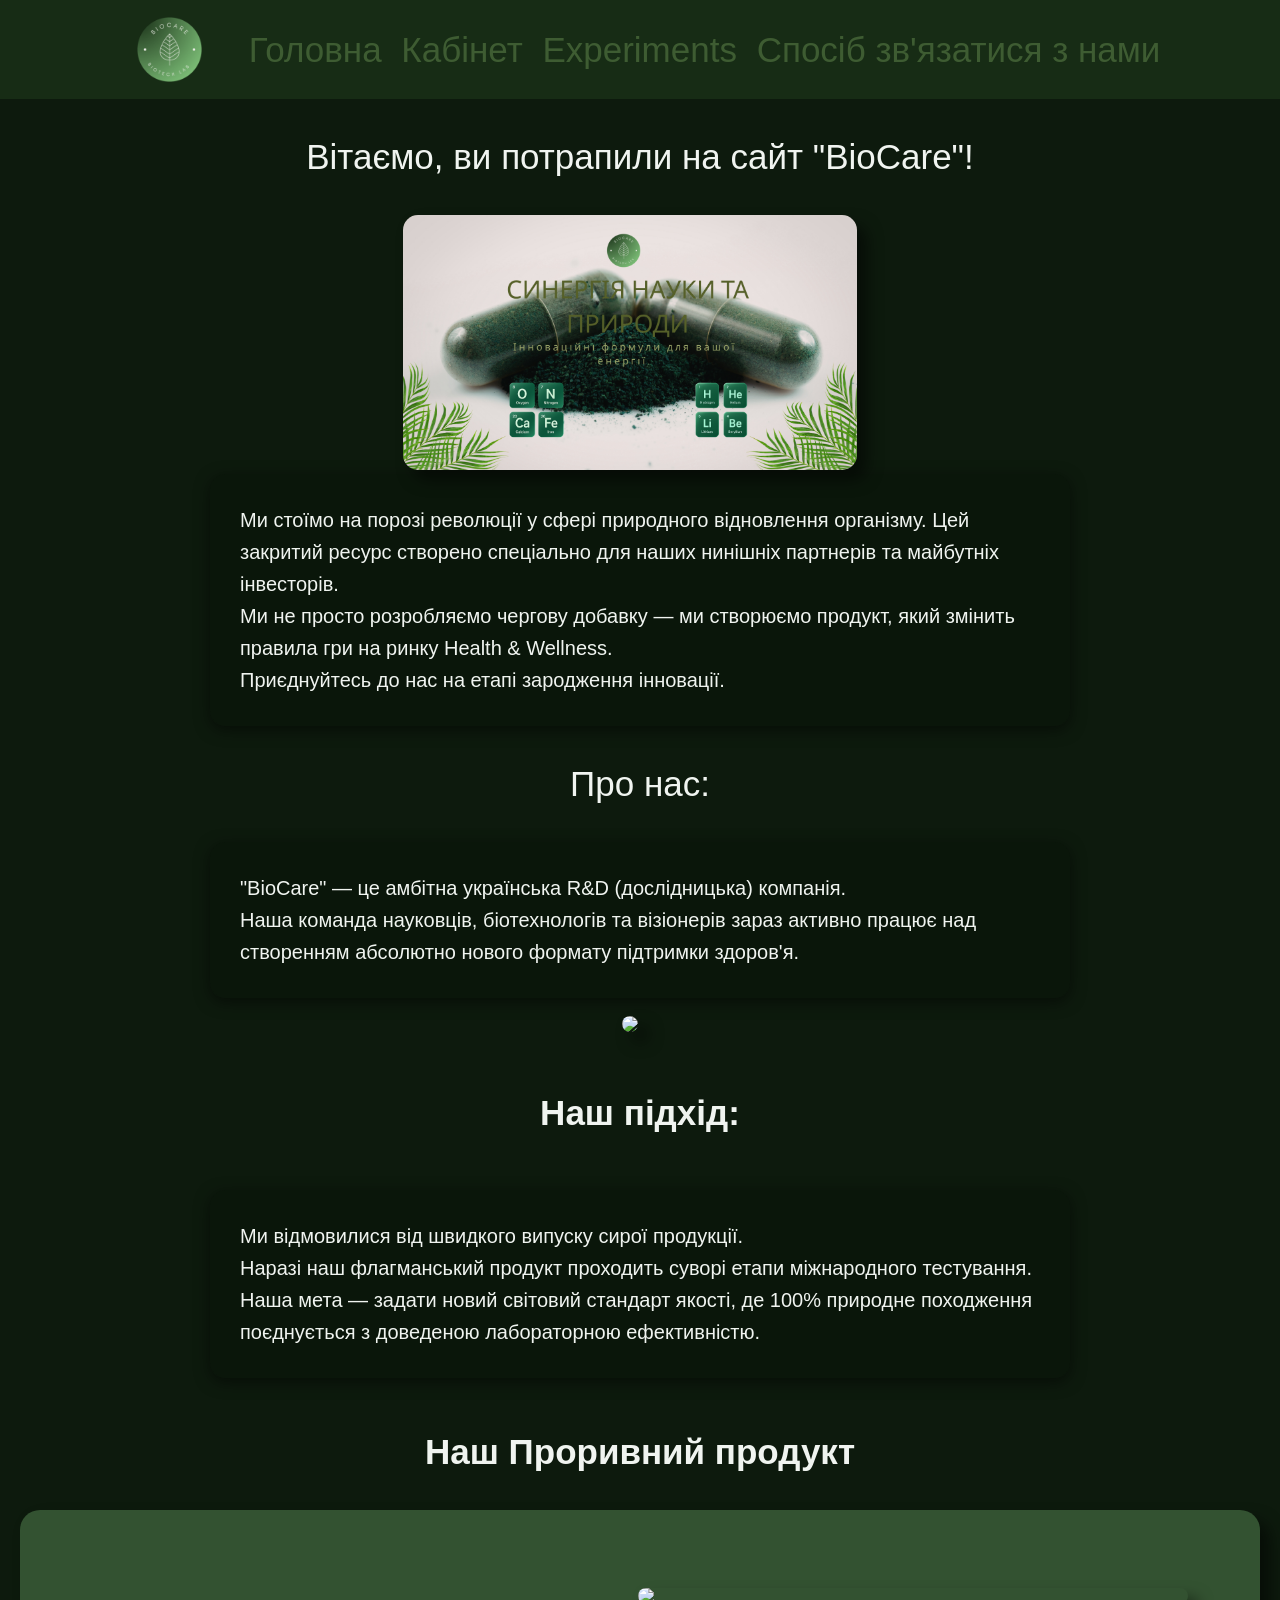
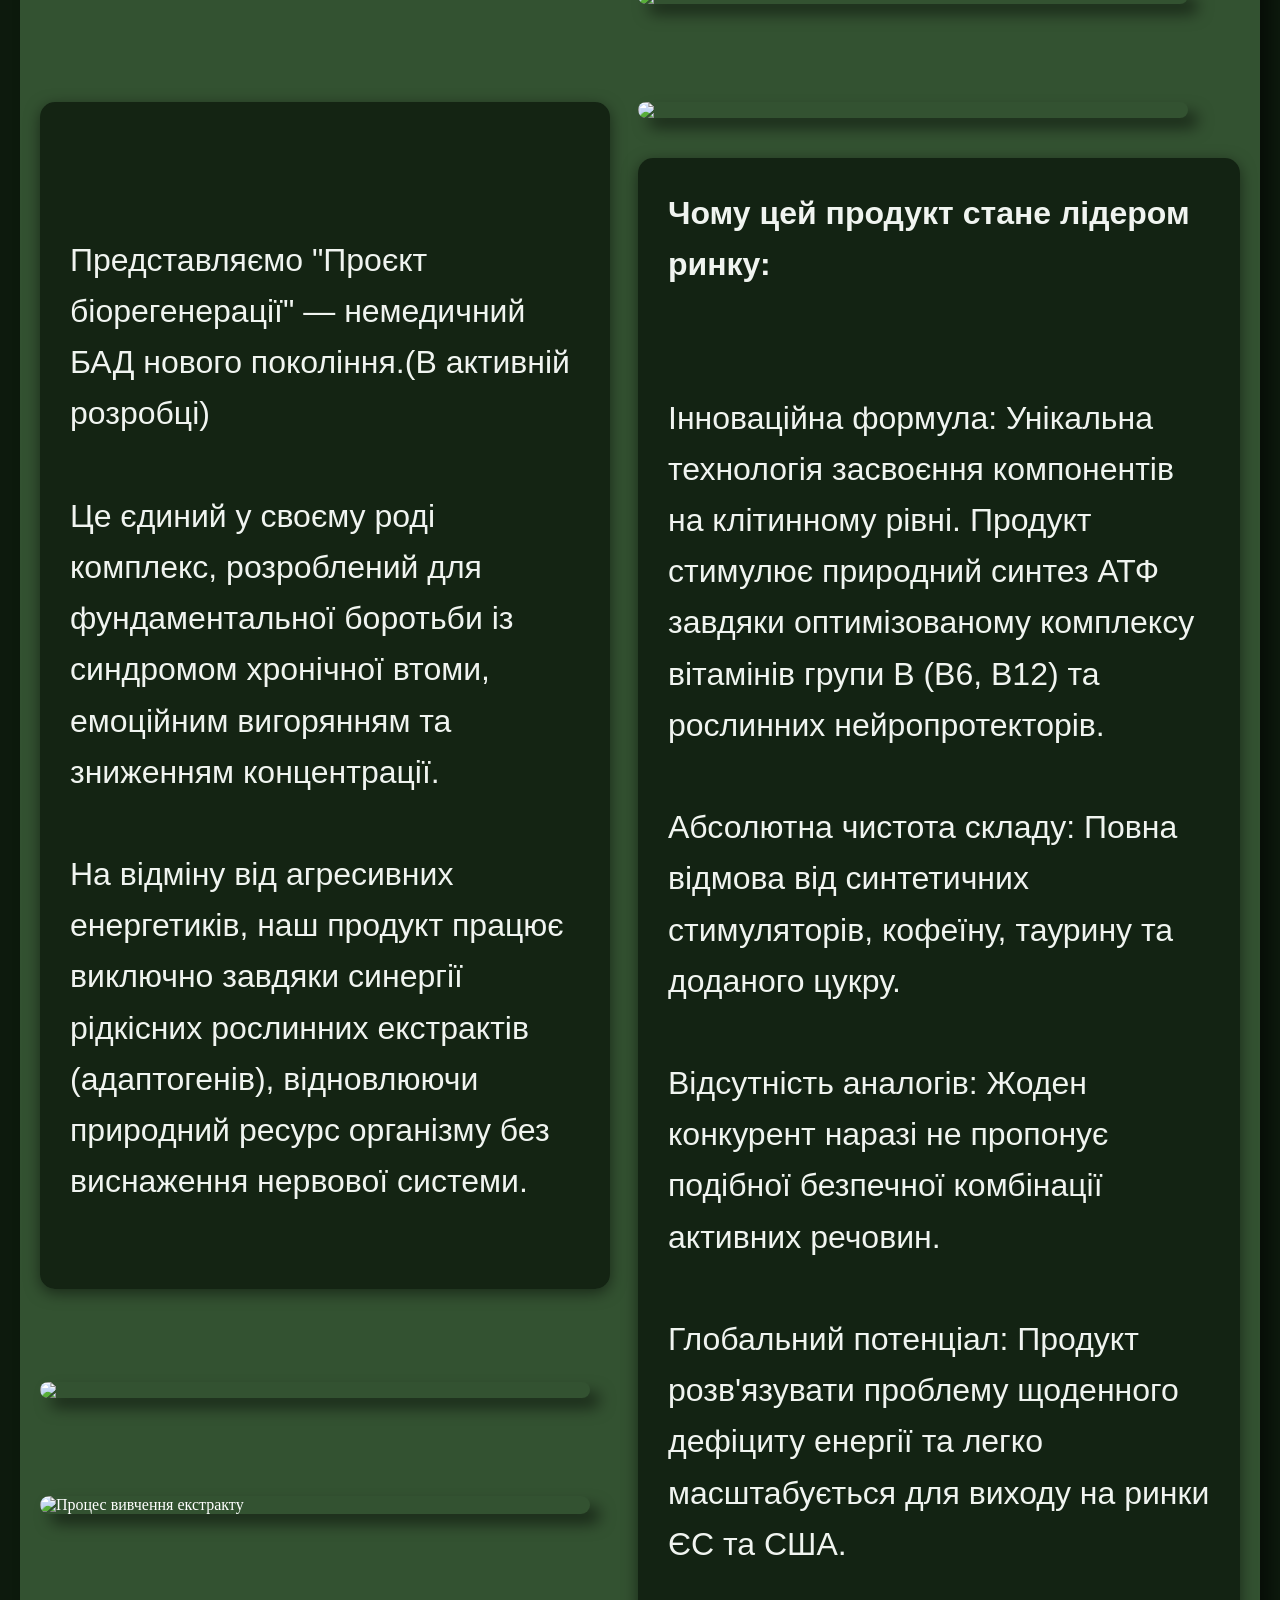
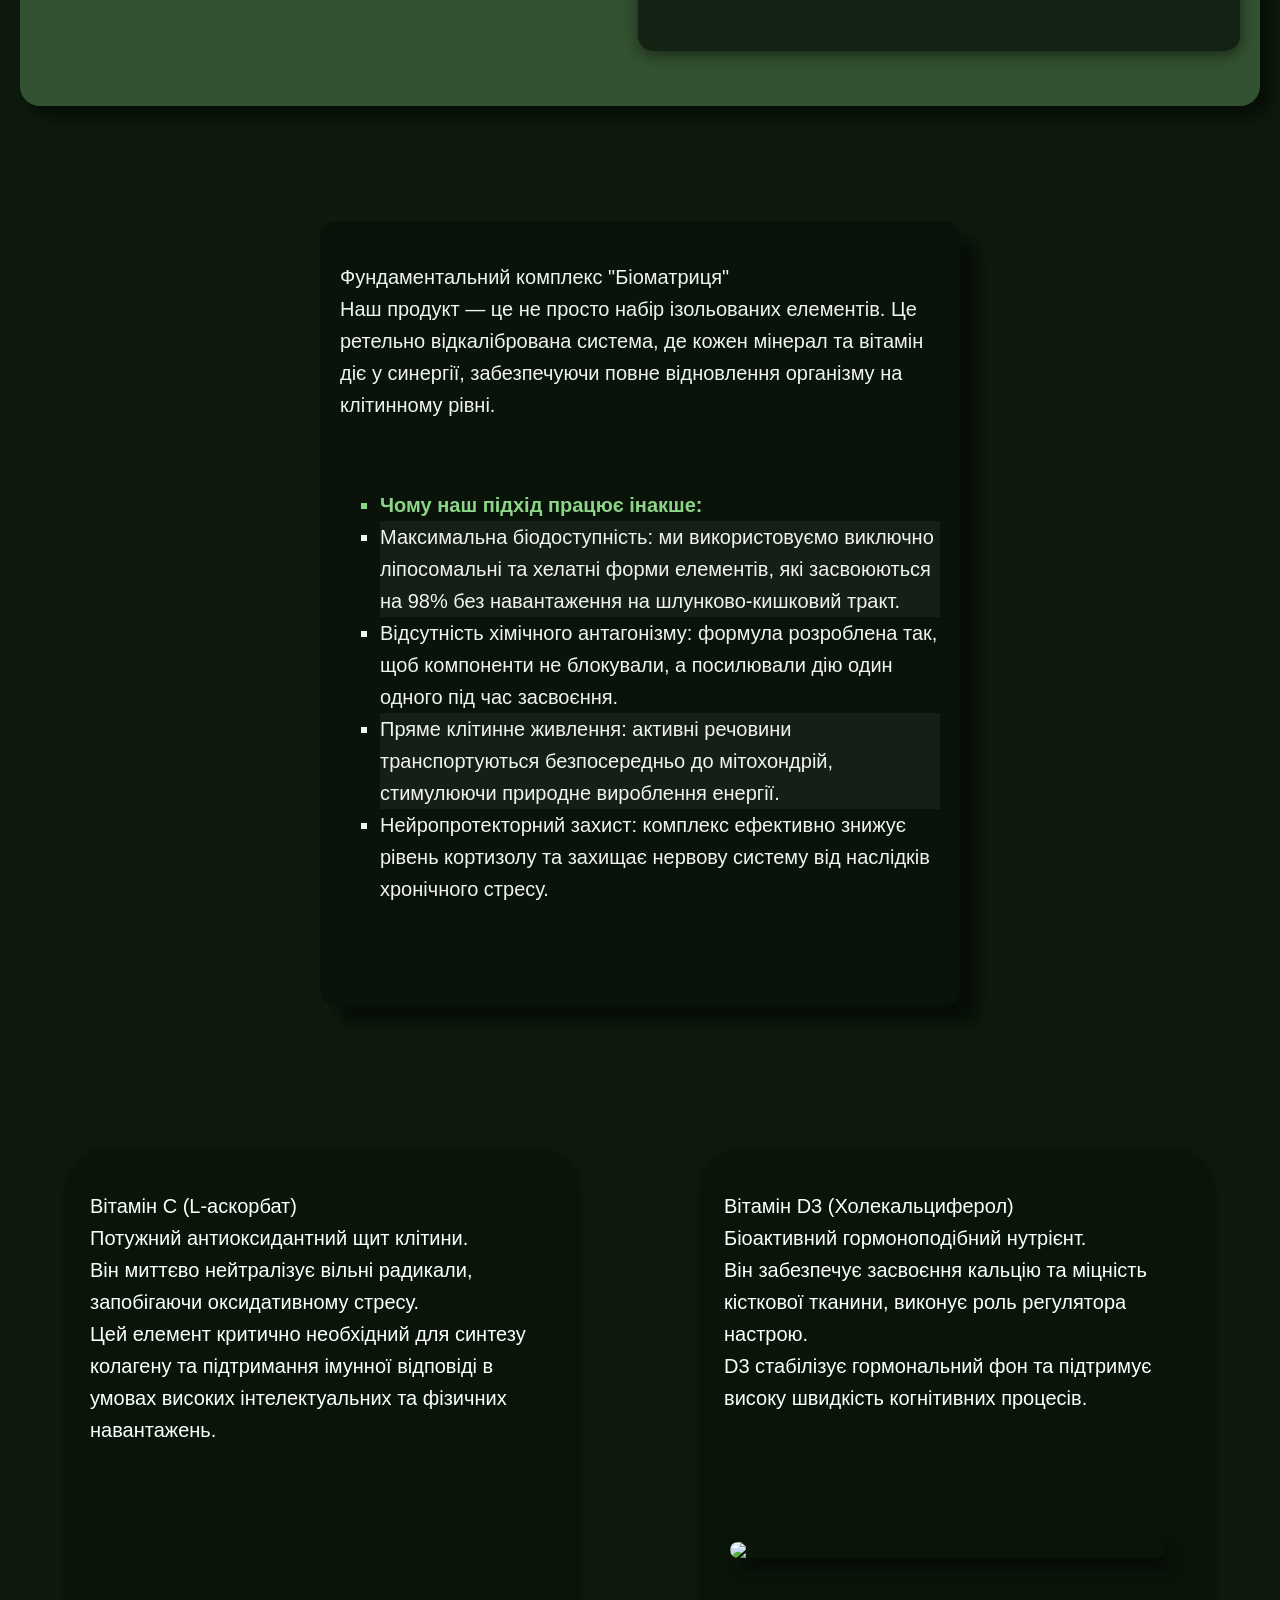
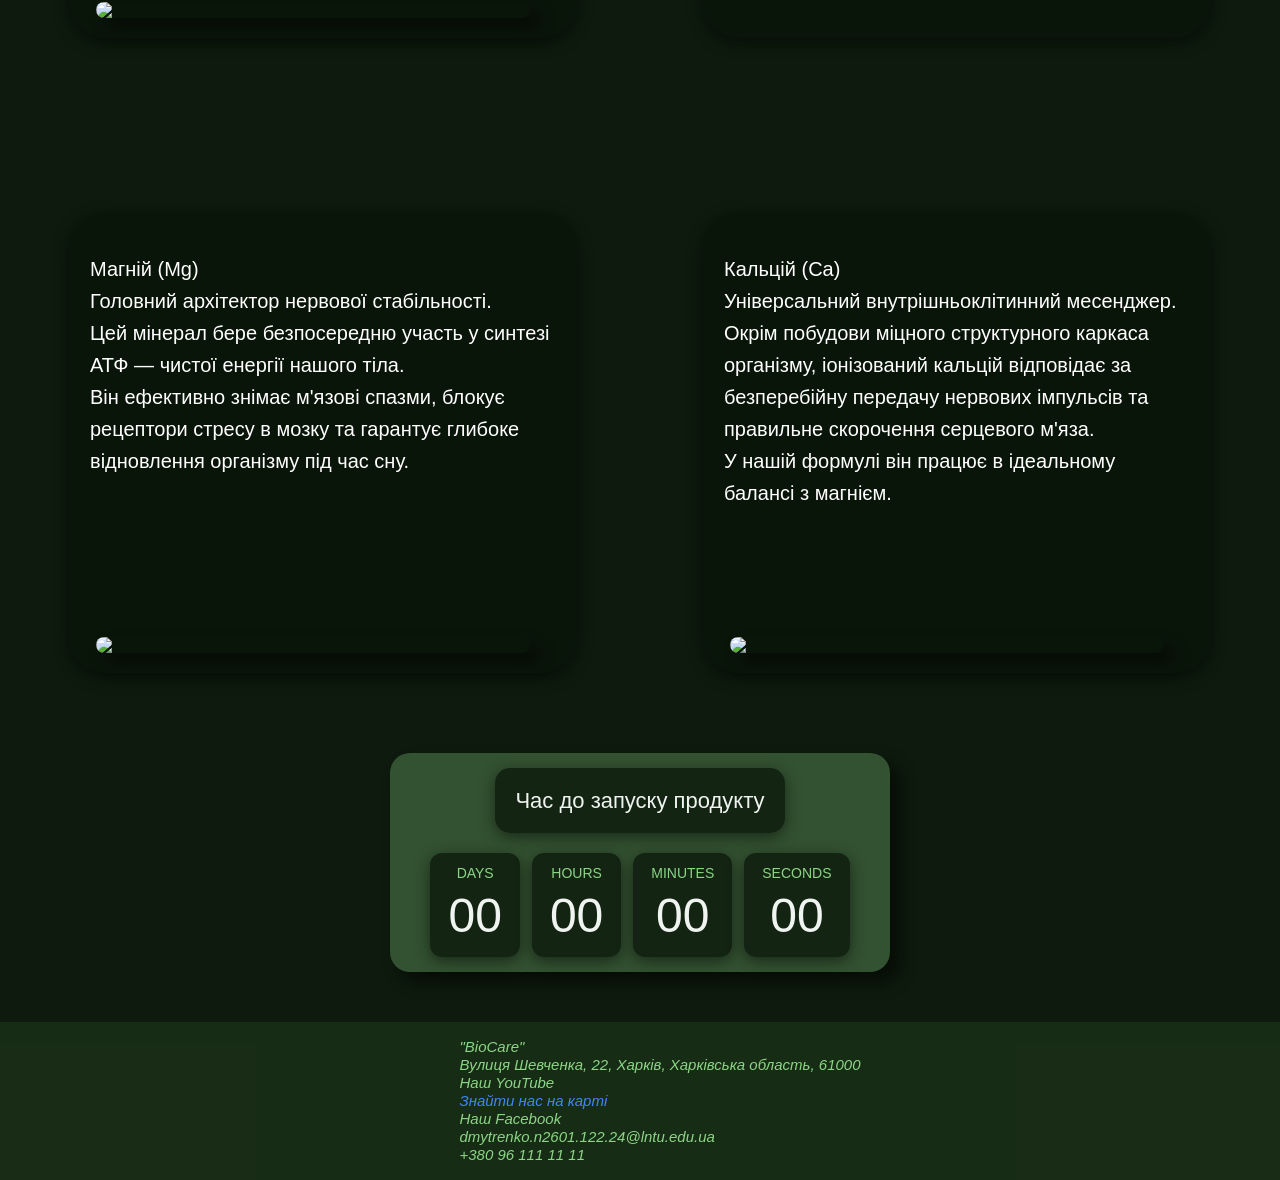
==== index.html @ 897dc359 "67" ====
﻿<!DOCType html>
<html lang="uk">

<head>
    <meta charset="UTF-8"/>
    <meta name="viewport" content="width=device-width, initial-scale=1.0">
    <title>Сайт візитка</title>
    <link href="Style.css" rel="stylesheet" type="text/css"/>
    <link rel="icon" href="/preview.ico" type="image/x-icon">


</head>

<body>

<div class="logotip">
    <img src="preview.ico" width="99px" alt="Лого">
    <nav>
        <a class="Top" href="MainPage.html"> Головна </a>
        <a class="Top" href="Cabinet.html"> Кабінет </a>
        <a class="Top" href="Map.html"> Experiments </a>
        <a class="Top" href="Contacts.html"> Спосіб зв'язатися з нами </a>
    </nav>
</div>



<p class="Zagolovok-text">Вітаємо, ви потрапили на сайт "BioCare"!</p>
    <!-- заголовок -->
<!-- <div class="Product-Image"> -->
<center>
    <img src="Без%20назви%20(Вебсайт).png" style="width: 35.5%; border-radius: 15px;">
</center>

    <p class="Zvitchayniy-text">Ми стоїмо на порозі революції у сфері природного відновлення організму.
        <!-- заголовок -->
        Цей закритий ресурс створено спеціально для наших нинішніх партнерів та
        майбутніх інвесторів.<br>
        Ми не просто розробляємо чергову добавку — ми створюємо продукт, який змінить правила гри на ринку Health &
        Wellness.<br>
        Приєднуйтесь до нас на етапі зародження інновації.
</p>


<p class="Zagolovok-text" href="#">Про нас: </p>     <!-- заголовок -->
    <p class="Zvitchayniy-text" href="#"> "BioCare" — це амбітна українська R&D (дослідницька) компанія.<br>
        Наша команда науковців, біотехнологів та візіонерів зараз активно працює над створенням абсолютно нового формату
        підтримки здоров'я.</p><br>
    <center><img src="Gemini_Generated_Image_yogsjyogsjyogsjy.png" width="450"></center>

    <h3><p class="Zagolovok-text"> Наш підхід:<br></p></h3>
    <p class="Zvitchayniy-text">Ми відмовилися від швидкого випуску сирої продукції.<br>
        Наразі наш флагманський продукт проходить суворі етапи міжнародного тестування.<br>
        Наша мета — задати новий світовий стандарт якості, де 100% природне походження поєднується з доведеною
        лабораторною ефективністю.<br>
</p>
</p>

<h3 class="Zagolovok-text">Наш Проривний продукт</h3>
<div class="Product-Container">
    <div class="Product-Text">

        <p class="Opisoviy-text">
            <br><br>
            Представляємо "Проєкт біорегенерації" — немедичний БАД нового покоління.(В активній розробці)<br><br>
            Це єдиний у своєму роді комплекс, розроблений для фундаментальної боротьби із синдромом хронічної втоми,
            емоційним вигорянням та зниженням концентрації.<br><br>
            На відміну від агресивних енергетиків, наш продукт працює виключно завдяки синергії рідкісних рослинних
            екстрактів (адаптогенів), відновлюючи природний ресурс організму без виснаження нервової системи.<br><br>
        </p>
        <div class="Product-Image">
            <br><img src="Gemini_priroda.png" width="550">
            <br><img src="Gemini_процес%20вивчення%20екстракту.png" width="550" alt="Процес вивчення екстракту">
        </div>
    </div>

    <div class="Product-Image">
        <br><img src="Zavod.png" width="550">
        <br><img src="Gemini_pigulka.png" width="550">
        <p class="Opisoviy-text">
            <b>Чому цей продукт стане лідером ринку:</b><br><br><br>
            Інноваційна формула: Унікальна технологія засвоєння компонентів на клітинному рівні. Продукт стимулює
            природний синтез АТФ завдяки оптимізованому комплексу вітамінів групи B (B6, B12) та рослинних
            нейропротекторів.<br><br>
            Абсолютна чистота складу: Повна відмова від синтетичних стимуляторів, кофеїну, таурину та доданого
            цукру.<br><br>
            Відсутність аналогів: Жоден конкурент наразі не пропонує подібної безпечної комбінації активних речовин.<br><br>
            Глобальний потенціал: Продукт розв'язувати проблему щоденного дефіциту енергії та легко масштабується для виходу
            на ринки ЄС та США.<br><br>
        </p>
    </div>
</div>


<div class="border0">
    <p>
        Фундаментальний комплекс "Біоматриця"<br>
        Наш продукт — це не просто набір ізольованих елементів. Це ретельно відкалібрована система, де кожен мінерал та вітамін діє у синергії, забезпечуючи повне відновлення організму на клітинному рівні.<br></p>
    <ul type="square">
        <li>Чому наш підхід працює інакше:<br></li>

        <li> Максимальна біодоступність: ми використовуємо виключно ліпосомальні та хелатні форми елементів, які засвоюються на 98% без навантаження на шлунково-кишковий тракт.<br></li>

        <li>Відсутність хімічного антагонізму: формула розроблена так, щоб компоненти не блокували, а посилювали дію один одного під час засвоєння.<br></li>

        <li>Пряме клітинне живлення: активні речовини транспортуються безпосередньо до мітохондрій, стимулюючи природне вироблення енергії.<br></li>

        <li> Нейропротекторний захист: комплекс ефективно знижує рівень кортизолу та захищає нервову систему від наслідків хронічного стресу.</li>
    </ul> <br></div>

<div class="border-Container">
    <div class="border">

        <p>
            Вітамін C (L-аскорбат)<br>
            Потужний антиоксидантний щит клітини.<br>
            Він миттєво нейтралізує вільні радикали, запобігаючи оксидативному стресу.<br>
            Цей елемент критично необхідний для синтезу колагену та підтримання імунної відповіді в умовах високих інтелектуальних та фізичних навантажень.</p><br>

        <img src="C.png">
    </div>

    <div class="border">
        <p>

            Вітамін D3 (Холекальциферол)<br>
            Біоактивний гормоноподібний нутрієнт.<br>
            Він забезпечує засвоєння кальцію та міцність кісткової тканини, виконує роль регулятора настрою.<br>
            D3 стабілізує гормональний фон та підтримує високу швидкість когнітивних процесів.<br></p>

        <br><img src="D.png" >
        <br>
    </div>

</div>

<div class="border-Container">
    <div class="border">
        <p>

            Магній (Mg)<br>
            Головний архітектор нервової стабільності.<br>
            Цей мінерал бере безпосередню участь у синтезі АТФ — чистої енергії нашого тіла.<br>
            Він ефективно знімає м'язові спазми, блокує рецептори стресу в мозку та гарантує глибоке відновлення організму під час сну.<br></p>

        <br><img src="Mg.png">
    </div>
    <div class="border">
        <p>

            Кальцій (Ca)<br>
            Універсальний внутрішньоклітинний месенджер.<br>
            Окрім побудови міцного структурного каркаса організму, іонізований кальцій відповідає за безперебійну передачу нервових імпульсів та правильне скорочення серцевого м'яза.<br>
            У нашій формулі він працює в ідеальному балансі з магнієм.      <br></p>

                <br><img src="Ca.png">

    </div>
</div>


<div class="Product-Container" id="timer">
    <p class="Opisoviy-text">Час до запуску продукту</p>
    <div class="time">
        <div class="Zvitchayniy-text">
            <h2 id="days">00</h2> <p>Days</p>
        </div>

        <div class="Zvitchayniy-text">
            <h2 id="hours">00</h2> <p>Hours</p>
        </div>

        <div class="Zvitchayniy-text">
            <h2 id="minutes">00</h2> <p>Minutes</p>
        </div>

        <div class="Zvitchayniy-text">
            <h2 id="seconds">00</h2> <p>Seconds</p>
        </div>
    </div>
</div>



<div class="logotip">
    <footer>
            <address>
                <ul>
                    <a href="#"> "BioCare" </a><br>
                    <a href="https://zt.com.ua/"
                       target="blank"
                       rel="nofollow">
                        Вулиця Шевченка, 22, Харків, Харківська область, 61000</a><br>
                    <a class="btn btn-youtube" href="https://youtube.com">
                        <i class="icon-youtube"></i> Наш YouTube
                    </a><br>
                    <a href="https://google.com/maps">Знайти нас на карті</a><br>
                    <a class="btn btn-facebook" href="https://facebook.com">
                        <i class="icon-facebook"></i> Наш Facebook
                    </a><br>
                    <a href="mailto:dmytrenko.n2601.122.24@lntu.edu.ua">dmytrenko.n2601.122.24@lntu.edu.ua </a><br>
                    <a href="tel:+380961111111">+380 96 111 11 11 </a><br>
                </ul>
            </address>
    </footer>
</div>
<script src="jquery-4.0.0.js"></script>
<script type="text/javascript" src="JavaScript.js"></script>

</body>
</html>
---- Style.css ----
:root  {
    --font: Roboto, sans-serif;
    --color: #f0f4f0;
    --box-shadow: 10px 10px 15px rgba(0, 0, 0, 0.5);
    --card-bg: rgba(10, 20, 10, 0.99); /* Темний фон карток */

}
html {
    /* Це база для скріншотів та довгих сторінок */
    background-color: #0d1a0d;
    background-image: url("Hvoya.jpg");

    /* МАГІЯ: дозволяємо фону повторюватися вниз, якщо сторінка дуже довга */
    background-repeat: repeat-y;
    background-position: center top;

    /* Налаштовуємо ширину на 100%, а висоту — авто, щоб хвоя не розтягувалася як гума */
    background-size: 100% auto;
}

body {
    margin: 0;
    color: white;
    min-height: 100vh;
    background-color: transparent; /* body прозорий, щоб бачити фон html */

    /* А тут магія для реального користувача */
    background-image: url("Hvoya.jpg");
    background-attachment: fixed;
    background-size: cover;
    background-position: center;
}
/*@media (prefers-color-scheme: light) {
    :root {
        --font: "Georgia", sans-serif;
        --color: #0d1a0d;
        --card-bg: rgba(245, 255, 245, 0.85);
        --shadow-color: rgba(0, 0, 0, 0.15);
    }
} */

a {/* для нижньго посилання*/
    color: #6b784d;
    font-size: 15px;
    text-decoration: underline;
}

img{
    user-select: none;
}

table {
    border-collapse: collapse;
    font-size: x-large;
}

/* початок форматувань текстів */

.logotip {
    display: flex;         /* Вмикаємо режим гнучких блоків */
    align-items: center;   /* Вирівнюємо лого і текст по одній горизонтальній лінії */
    justify-content: center; /* Притискаємо все до лівого краю (або center для центрування всього блоку) */
    background-color: rgba(25,46,23, 0.9);
    font-family: var(--font);
    font-size: medium;
    gap: 20px;
}
.logotip img{
    box-shadow: none;        /* Вбиваємо глобальну тінь, яка малює брудний квадрат навколо PNG */
    border-radius: 0;        /* Скидаємо глобальне заокруглення кутів */
    border: none;            /* Про всяк випадок, якщо десь вилізе стандартна рамка */
    margin-right: 0;         /* Скидаємо глобальний відступ (margin), оскільки в .logotip у тебе вже чудово працює gap: 20px для відступу до меню */
}
.logotip h2 {
    margin: 0; /* Прибираємо зайве повітря, щоб вирівнювання було ідеальним */
}
/* тут ми працюємо з верхньою сторінкою, тобто з логотипом та як виглядає верхня межа. Тут ми НЕ працюємо з текстом */
.Top{
    color: #3e5c32;  /*це робота з кольором тексту на верхній сторінці*/
    align-items: center;                                                                               /* Вирівнюємо лого і текст по одній горизонтальній лінії */
    font-size: 35px;
    text-decoration: none;
    padding-left: 10px;                                                                                /* Додасть трохи місця між пунктами меню, щоб вони не злипалися */
}
.Top:hover{
    color: whitesmoke;
}
/* тут даємо шаблони для текстів */
.Zvitchayniy-text{ /* це для будь якого не особливого сайту */
    font-family: var(--font);
    color: #f0f4f0;
    text-align: left;
    max-width: 800px;
    line-height: 1.6;
    margin: 0 auto;
    font-size: 20px;
    padding: 30px;
    background-color: rgba(10, 20, 10, 0.75); /* Темна напівпрозора підложка під текст */
    border-radius: 15px; /* Заокруглені кути для сучасності */
    box-shadow: 0 4px 15px rgba(0, 0, 0, 0.5);
    /*border: 5px solid darkgreen;*/

}


.Zagolovok-text{ /* це для всіх заголовків в тексті. Не працює поза текстом*/
    font-family: "JetBrains Mono", sans-serif;
    color: #f0f4f0;
    text-align: center;
    flex-direction: column;
    display: flex;
    justify-content: center;

    align-items: center;
    line-height: 1.6;
    margin: 0 auto;
    padding: 30px;
    border-radius: 15px; /* Заокруглені кути для сучасності */
    font-size: 35px;
}
.Opisoviy-text{
    font-family: var(--font);
    color: #f0f4f0;
    text-align: left;
    font-size: 32px;
    max-width: 800px;
    line-height: 1.6;
    margin: 0 auto;
    padding: 30px;
    background-color: rgba(10, 20, 10, 0.75); /* Темна напівпрозора підложка під текст */
    border-radius: 15px; /* Заокруглені кути для сучасності */
    box-shadow: 0 4px 15px rgba(0, 0, 0, 0.5);
    margin-bottom: 35px;
}
.Product-Container {        /* наш внутрішній блок з фактами. Тобто та зигзаг табличка відноситься сюди*/
    display: flex;                                                                   /* Вмикаємо режим гнучких блоків */
    align-items: center;                                                                      /* Центруємо фото і текст по вертикалі */
    justify-content: center;                                                                    /* Розміщуємо весь блок по центру екрана */
    gap: 28px;                                                                                                          /* Відстань між текстом і фотографією */
    max-width: 1200px;                                                                                       /* Обмежуємо ширину, щоб текст не розтягувався на весь екран */
    margin: 0 auto;                                                                         /* Автоматичні відступи по боках для центрування всієї коробки */
    padding: 20px;
    background-color: rgba(140,213,134, 0.3) ;
    margin-bottom: 50px;
    box-shadow: 10px 10px 15px rgba(0, 0, 0, 0.5);
    border-radius: 20px; /* Заокруглені кути для сучасності */
}
#timer {
    max-width: 450px; /* Зменшуємо загальну ширину (було 1200px) */
    padding: 15px 25px;
    gap: 20px; /* Зменшуємо відстань між лівим написом та картками */
    flex-direction: column;
    align-items: center;
}

/* 2. Зменшуємо лівий блок "New Month Count" */
#timer .Opisoviy-text {
    font-size: 22px; /* Було 32px */
    padding: 15px 20px;
    margin-bottom: 0; /* Прибираємо зайвий відступ вниз */
}

/* 3. Зменшуємо контейнер з самими картками часу */
#timer .time {
    gap: 12px; /* Зменшуємо відстань між картками (було 20px) */
    padding: 0;
}

/* 4. МАГІЯ: Налаштовуємо темні картки (перевертаємо вміст та зменшуємо відступи) */
#timer .Zvitchayniy-text {
    display: flex;
    flex-direction: column-reverse; /* Ставить підпис <p> над цифрами <h2> */
    align-items: center;
    justify-content: center;
    padding: 12px 18px; /* Зменшуємо масивні відступи (було 30px) */
    min-height: auto; /* Скидаємо мінімальну висоту */
    line-height: 1.2;
    border-radius: 12px;
}

/* 5. Зменшуємо розмір самих цифр */
#timer .time h2 {
    font-size: 3rem; /* Зменшуємо гігантський шрифт (було 5rem) */
    margin: 5px 0 0 0; /* Додаємо акуратний відступ зверху від підпису до цифр */
}

/* 6. Стилізуємо підписи (Days, Hours...) */
#timer .Zvitchayniy-text p {
    font-size: 14px; /* Робимо підпис акуратнішим */
    margin: 0;
    color: #8cd586; /* Додаємо фірмовий зелений акцент (за бажанням можна змінити на #fff) */
    text-transform: uppercase; /* Великі літери для кращого стилю */
    font-weight: 500;
}

.Product-Text {
    flex: 1;                                                                                                            /* Текст займає доступну частину простору */
    text-align: left;                                                                                      /* Текст вирівнюється по лівому краю для зручності читання */
}

img {
    border-radius: 15px;       /* Заокруглюємо кути фотографії для сучасного вигляду */
    margin-right: 20px;
    box-shadow: var(--box-shadow);
}

form{
    display: flex;
    flex-direction: column;
    justify-content: center;
    align-items: center;
}

input[type="text"], input[type="tel"], input[type="email"] {
    width: 300px;
    padding: 12px;
    margin-bottom: 15px;
    border-radius: 8px;
    border: 2px solid #6b784d;
    background-color: rgba(255, 255, 255, 0.85);
    font-family: var(--font);
    font-size: 16px;
}
input[name^="user"], input[name$="login"] {
    background-color: #e8f5e9;
}

/* 3. Селектор [disabled] - як просили в лабі, заблоковане поле стає сірим */
input[disabled] {
    background-color: #555555;
    color: #aaaaaa;
    cursor: not-allowed;
    border: 1px solid #333;
}

/* 4. Псевдоклас :focus - коли ти клікаєш у поле мишкою, воно починає світитися зеленим */
input:focus {
    outline: none;
    border: 3px solid #8cd586;
    box-shadow: 0 0 10px #8cd586;
}

/* 5. Псевдокласи :valid та :invalid для поля Email (яке [required]) */
input[type="email"], input[type="tel"]:invalid {
    border: 3px solid red; /* Світиться червоним, поки не введеш символ @ */
}
input[type="email"], input[type="tel"]:valid {
    border: 3px solid #8cd586; /* Стає зеленим, коли email введено правильно */
}


/* 6. Псевдоклас :checked для чекбоксу */
input[type="checkbox"]:checked {
    transform: scale(1.5); /* Галочка збільшується при натисканні */
    margin-right: 10px;
}
a[href^="https"]::after {
    font-size: 12px;
    margin-left: 5px;
}
a[href*="google"] {
    color: #4285F4 !important; /* Фірмовий колір Google, щоб викладачка точно помітила */
}
/* Змінює текст: Будь ласка, ми готові до ваших пропозицій */
footer center address ul { padding: 0; }               /* Descendant */
.Zagolovok-text > h2 { color: #8cd586; }               /* Child */
br + input { margin-top: 5px; }                        /* Adjacent sibling */

h2 ~ form { border: 1px solid rgba(140,213,134, 0.2); padding: 20px; border-radius: 15px;} /* General sibling */
/* ПУНКТ 6: Правило LVHA для посилань у футері */
footer a:link { color: #8cd586; text-decoration: none; }
footer a:visited { color: #5a8a56; }
footer a:hover { color: #ffffff; text-decoration: underline; }
footer a:active { color: #ffeb3b; }
/* ПУНКТ 7: Структурні псевдокласи */
footer ul a:nth-child(even) { opacity: 0.8; }           /* Кожне парне посилання трохи тьмяніше */
/* (.border0) --- */
.border0 ul li:first-child { font-weight: bold; color: #8cd586; }
.border0 ul li:nth-child(even) { background-color: rgba(255,255,255,0.05); }
/* ПУНКТ 8: Складні селектори */
div:not(#logotip) { outline: none; } /* Відсікаємо зайві контури */
.border:is(:hover, :active) { background-color: rgba(20, 40, 20, 0.95); } /* Об'єднання станів */
/* 6. Псевдоклас :checked для чекбоксу */
input[type="checkbox"]:checked {
    transform: scale(1.5); /* Галочка збільшується при натисканні */
    margin-right: 10px;
}

.Product-Container:hover {
    cursor: pointer;
}
.Product-Container:active{
    transform: scale(0.999);
    box-shadow: 2px 2px 5px rgba(0,0,0,0.8);
}

.Product-Image {
    display: flex;
    flex-direction: column;
    justify-content: space-between;
    gap: 40px; /* Відстань між фото */
    position: sticky; top: 20px;
}
.border-Container {        /* наш внутрішній блок з фактами. Тобто та зигзаг табличка відноситься сюди*/
    display: flex;
    justify-content: center;
    gap: 28px;
    margin: 115px auto;
    padding: 20px;
    margin-bottom: 50px;
    border-radius: 20px;
    width: 100% !important;
    box-sizing: border-box;
    align-items: stretch;

}
.border{
    cursor: pointer;
    background-color: rgba(10, 20, 10, 0.85); /* Повернули напівпрозорий фон */
    box-shadow: 0 4px 15px rgba(0, 0, 0, 0.5); /* Повернули тінь для об'єму */
    justify-content: space-between;    /*   flex-wrap: wrap;*/
    height: auto;
    display: flex;
    align-items: center;
    gap: 28px;
    padding: 20px;
    color: white;
    border-radius: 35px;
    font-family: var(--font);
    text-align: left;
    line-height: 1.6;
    font-size: 20px;
    width: 93%;
    flex-direction: column;
    margin: 10px 50px;
}
.border img{
    border-radius: 15px;
    width: 93%;
    border-radius: 15px; /* Заокруглюємо самі картинки */
    margin-top: 20px; /* Відступ від тексту */
}
.border:hover{
    background-color: rgba(10, 20, 10, 0.75);
}
.border:active {
    transform: scale(0.95); /* Картка "втискається" в екран на 5% */
    box-shadow: 2px 2px 5px rgba(0,0,0,0.8); /* Тінь стає меншою, бо об'єкт "ближче" до фону */
}
.border0{
    background-color: rgba(10, 20, 10, 0.95);
    box-shadow: 18px 18px 15px rgba(0, 0, 0, 0.5);
    border-radius: 15px;
    cursor: pointer;
    margin: 115px auto;
    width: 600px;
    height: auto;
    display: flex;                                                              /* Вмикаємо режим гнучких блоків */
    align-items: center;                                                                      /* Центруємо фото і текст по вертикалі */
    justify-content: center;                                                                    /* Розміщуємо весь блок по центру екрана */
    gap: 28px;
    flex-direction: column;
    padding: 20px;
    color: var(--color);

    font-family: var(--font);
    text-align: left;
    line-height: 1.6;
    font-size: 20px;

}

.all-page {
    display: flex;
    align-items: center;
    justify-content: center;
    gap: 28px;
    padding: 20px;
    max-width: 1200px;
    margin: 0 auto;
    background-color: rgba(10, 20, 10, 0.9);
    border-radius: 15px;
}

.sidebar{
    display: flex;
    align-items: flex-start;
    flex-direction: column;
    justify-content: left;
    gap: 28px;
    background-color: rgba(10, 20, 10, 0.9);
    width: 25%;
}
.main-content-account {
    background-color: rgba(10, 20, 10, 0.99);
    width: 100%;               /* Виправляємо старі 75% */
    max-width: 1200px;         /* Обмежуємо ширину, щоб було гарно на ПК */
    margin: 40px auto;         /* Центруємо блок по горизонталі + відступ від хедера */
    padding: 30px;
    border-radius: 15px;
    box-sizing: border-box;
    min-height: calc(100vh - 200px); /* МАГІЯ: Змушує блок займати весь вільний простір по висоті, відштовхуючи футер */
}
/* Це контейнер для сітки */
.investor-grid {
    display: grid;
    gap: 20px;


    grid-template-columns: repeat(auto-fit, minmax(200px, 1fr));
}

.grid-card {
    background-color: rgba(140, 213, 134, 0.1); /* Легкий зелений фон */
    border: 1px solid #000000;
    border-radius: 30px;
    padding: 30px;
    text-align: center;
    transition: transform 0.3s ease; /* Плавність для hover-ефекту */
}

/* Hover-ефект для карток */
.grid-card:hover {
    transform: translateY(-10px); /* Картка "підстрибує" вгору при наведенні */
    background-color: rgba(140, 213, 134, 0.3);
}
.grid-card:active {
    transform: scale(0.95);
    box-shadow: 2px 2px 5px rgba(0,0,0,0.8);

}

.time{
    display: flex;
    align-items: center;
    justify-content: center;
    gap: 20px;
    padding: 20px;
    color: white;
    border-radius: 15px;
    font-family: var(--font);
    text-align: left;
    font-weight: bold;
    box-sizing: border-box;
    background-size: cover;
}
.time h2{
    font-size: 5rem;
    font-weight: 100;
}


/* ПРАВИЛО ДЛЯ МОБІЛЬНИХ планшетів */
@media (max-width: 1200px) {
    .sidebar { width: 30%; }
    .main-content-account { width: 70%; }

    .Product-Container, .border-Container {
        display: flex !important;
        flex-direction: column !important;
        align-items: center !important;
        width: 100% !important;
        box-sizing: border-box;
        padding: 15px;
        margin: 20px auto;
    }

    .border, .border0 {
        display: flex !important;
        flex-direction: column !important;
        width: 95% !important;
        box-sizing: border-box;
        margin: 15px auto;
        padding: 20px;
        text-align: center;
    }

    .Zvitchayniy-text, .Opisoviy-text, .Product-Text {
        width: 100% !important;
        box-sizing: border-box;
        padding: 15px;
    }

    img {
        max-width: 100% !important;
        height: auto;
        display: block;
        margin: 15px auto;
    }

    /* Ставимо стіну з картинок у рівний стовпчик */
    .Product-Image {
        display: flex !important;
        flex-direction: column !important;
        align-items: center !important;
        width: 100% !important;
        position: static !important;
    }
    .Product-Image br {
        display: none !important;
    }
    .Product-Image img {
        width: 80% !important;
        margin: 0 auto;
    }
}
/* ПРАВИЛО ДЛЯ МОБІЛЬНИХ ТЕЛЕФОНІВ (Екрани вужчі за 768px) */
@media (max-width: 768px) {

    #logotip {
        flex-direction: row;         /* Ставимо в один рядок (паралельно) */
        justify-content: flex-start;  /* Притискаємо все до лівого краю */
        align-items: center;          /* Вирівнюємо по вертикалі по центру */
        padding: 10px 15px;
        flex-wrap: nowrap;           /* Не дозволяємо логотипу і меню розриватися */
    }

    #logotip img {
        width: 45px;                 /* Компактний розмір */
        margin: 0;                   /* Прибираємо центрирування, щоб піти вліво */
        flex-shrink: 0;              /* Забороняємо логотипу стискатися, якщо мало місця */
    }

    nav {
        margin-left: 15px;           /* Відступ від лого до першої кнопки */
        display: flex;
        flex-direction: row;         /* Кнопки теж у рядок */
        flex-wrap: wrap;             /* Якщо кнопок забагато — вони перейдуть нижче */
        justify-content: flex-start;
        margin-top: 0;               /* Прибираємо зайвий відступ зверху */
    }

    .Top {
        font-size: 16px;             /* Ще трохи зменшуємо шрифт, щоб усе влізло */
        padding: 5px;
    }
    /* 2. РЯТУЄМО ЛАБУ 7 (Кабінет) */
    .all-page {
        flex-direction: column;
        padding: 10px;
    }
    .sidebar {
        width: 100%;
        margin-bottom: 20px;
    }
    .main-content-account {
        width: 100%;
        padding: 10px;
    }

    /* 3. КОНТЕЙНЕРИ */
    .Product-Container, .border-Container {
        flex-direction: column;
        padding: 10px;
        margin: 20px 10px;
    }

    /* 4. КАРТКИ */
    .border, .border0 {
        width: 100%;
        box-sizing: border-box;
        flex-direction: column;
        margin: 10px 0;
        padding: 20px;
        text-align: center;
    }

    /* 5. ТЕКСТИ */
    .Zvitchayniy-text, .Opisoviy-text {
        width: 100%;
        box-sizing: border-box;
        padding: 15px;
    }
    .Zagolovok-text {
        font-size: 24px;
        padding: 15px;
    }

    /* 6. БАЗОВІ КАРТИНКИ */
    img {
        max-width: 80%;
        height: auto;
        margin: 15px auto;
        display: block;
    }

    /* 7. ЗНИЩУЄМО СТІНУ З ФОТО (Перетворюємо на плитку 2х2) */
    .Product-Image {
        display: flex;
        flex-direction: row;
        flex-wrap: wrap; /* Дозволяємо перенесення, якщо не влазять */
        justify-content: center;
        gap: 10px;
        width: 100%;
    }
    .Product-Image img {
        width: 45%; /* Дві картинки акуратно стануть в один ряд */
        margin: 0;
    }
    .Product-Image br {
        display: none; /* Нейтралізуємо HTML-перенесення рядків */
    }
}

/* Стилізація для фону (оверлея) */
.modal {
    display: flex;
    justify-content: center;
    align-items: center;
    position: fixed;
    top: 0;
    left: 0;
    width: 100%;
    height: 100%;
    background-color: rgba(0, 0, 0, 0.75);
    z-index: 1000;
}

.hidden {
    display: none !important;
}
/* ==========================================================================
   ІНТЕРАКТИВНІ КАРТКИ ІНВЕСТОРА (ЛАБ 15)
   ========================================================================== */

/* Робимо картку гнучкою, щоб кнопка завжди була внизу */
.grid-card.card {
    display: flex;
    flex-direction: column;
    text-align: left; /* Вирівнюємо текст по лівому краю для зручного читання */
    padding: 25px;
    border: 1px solid rgba(140, 213, 134, 0.3); /* Ніжна зелена рамка */
}

/* Заголовок всередині картки */
.grid-card.card h3 {
    color: #8cd586;
    font-family: "JetBrains Mono", sans-serif;
    margin-top: 0;
    margin-bottom: 10px;
    font-size: 22px;
}

/* Основний текст */
.grid-card.card p {
    font-family: var(--font);
    font-size: 16px;
    line-height: 1.5;
    color: #f0f4f0;
    margin-bottom: 15px;
}

/* Стиль для прихованого тексту (з'являється при кліку) */
.grid-card.card .details {
    background-color: rgba(0, 0, 0, 0.4); /* Темніша підкладка для контрасту */
    padding: 15px;
    border-left: 4px solid #8cd586; /* Фірмова акцентна лінія зліва */
    border-radius: 4px;
    font-size: 15px;
    color: #d0d4d0;
    margin-bottom: 20px;
}

/* Кнопка "Детальніше" */
.detailsBtn {
    margin-top: auto; /* МАГІЯ: завжди притискає кнопку до самого низу картки */
    align-self: flex-start; /* Кнопка займає лише стільки місця, скільки треба тексту */
    background-color: transparent;
    color: #8cd586;
    border: 2px solid #8cd586;
    padding: 10px 20px;
    border-radius: 8px;
    cursor: pointer;
    font-family: var(--font);
    font-size: 15px;
    font-weight: bold;
    transition: all 0.3s ease;
}

.detailsBtn:hover {
    background-color: #8cd586;
    color: #0d1a0d;
    box-shadow: 0 0 12px rgba(140, 213, 134, 0.6);
}

/*
   ІНТЕРАКТИВНИЙ СПИСОК ЗАВДАНЬ  ДЛЯ ЛАБ 15
   */

.todo-section {
    background-color: rgba(10, 20, 10, 0.85); /* Твоя фірмова підкладка */
    border: 1px solid rgba(140, 213, 134, 0.2);
    box-shadow: var(--box-shadow);
    border-radius: 20px;
    padding: 30px;
    max-width: 600px;
    margin: 40px auto;
    font-family: var(--font);
}

.todo-section h2 {
    font-family: "JetBrains Mono", sans-serif;
    color: #8cd586; /* Наш акцентний зелений */
    text-align: center;
    margin-top: 0;
    margin-bottom: 25px;
    font-size: 28px;
}

/* Поле вводу та кнопка "Додати" в один рядок */
.todo-section #taskInput {
    width: calc(100% - 140px); /* Автоматично вираховує місце під кнопку */
    padding: 12px 15px;
    border-radius: 8px 0 0 8px; /* Заокруглення тільки зліва */
    border: 2px solid #6b784d;
    background-color: rgba(255, 255, 255, 0.9);
    font-size: 16px;
    color: #0d1a0d;
    box-sizing: border-box;
    display: inline-block;
    vertical-align: middle;
}

.todo-section #taskInput:focus {
    outline: none;
    border-color: #8cd586;
    box-shadow: 0 0 10px rgba(140, 213, 134, 0.5);
}

.todo-section #addTaskBtn {
    width: 130px;
    padding: 12px;
    border-radius: 0 8px 8px 0; /* Заокруглення тільки справа */
    border: 2px solid #8cd586;
    background-color: #23421b;
    color: #8cd586;
    font-size: 16px;
    font-weight: bold;
    cursor: pointer;
    transition: all 0.2s ease;
    display: inline-block;
    vertical-align: middle;
    box-sizing: border-box;
}

.todo-section #addTaskBtn:hover {
    background-color: #8cd586;
    color: #0d1a0d;
    box-shadow: 0 0 12px #8cd586;
}

/* Блок фільтрів (Усі, Активні, Виконані) */
.todo-section .filters {
    display: flex;
    justify-content: center;
    gap: 10px;
    margin: 20px 0;
}

.todo-section .filters button {
    background-color: rgba(25, 46, 23, 0.6);
    border: 1px solid #6b784d;
    color: #f0f4f0;
    padding: 8px 16px;
    border-radius: 20px;
    cursor: pointer;
    font-size: 14px;
    transition: all 0.2s ease;
}

.todo-section .filters button:hover {
    border-color: #8cd586;
    color: #8cd586;
    background-color: rgba(140, 213, 134, 0.1);
}

/* Список завдань */
#taskList {
    list-style: none;
    padding: 0;
    margin: 20px 0 0 0;
}

#taskList li {
    background-color: rgba(255, 255, 255, 0.04);
    border: 1px solid rgba(255, 255, 255, 0.08);
    border-left: 4px solid #6b784d; /* Акцентна лінія зліва для невиконаних */
    padding: 12px 15px;
    margin-bottom: 10px;
    border-radius: 6px;
    display: flex;
    align-items: center;
    justify-content: space-between;
    transition: all 0.3s ease;
}

#taskList li span {
    flex-grow: 1;
    font-size: 16px;
    color: #f0f4f0;
    padding-right: 15px;
    word-break: break-word;
}

/* Динамічні кнопки управління всередині рядка завдання */
#taskList li button {
    padding: 6px 12px;
    border-radius: 4px;
    font-size: 13px;
    cursor: pointer;
    margin-left: 8px;
    border: none;
    transition: background-color 0.2s;
}

/* Кнопка "Виконано" / "Скасувати" */
#taskList li button:nth-of-type(1) {
    background-color: #23421b;
    color: #8cd586;
    border: 1px solid rgba(140, 213, 134, 0.3);
}

#taskList li button:nth-of-type(1):hover {
    background-color: #356329;
}

/* Кнопка "Видалити" */
#taskList li button:nth-of-type(2) {
    background-color: #421b1b;
    color: #ff6b6b;
    border: 1px solid rgba(255, 107, 107, 0.3);
}

#taskList li button:nth-of-type(2):hover {
    background-color: #632929;
}

/* СТИЛІ ДЛЯ СТАНУ "ВИКОНАНО" (Генерується через JS клас .done) */
#taskList li.done {
    border-left-color: #8cd586; /* Зміна лінії на яскраво-зелену */
    background-color: rgba(140, 213, 134, 0.02);
    opacity: 0.6; /* Легке затінення виконаного завдання */
}

#taskList li.done span {
    text-decoration: line-through; /* Закреслення тексту */
    color: #a0a0a0;
}

/* Нижній лічильник завдань */
#taskCounter {
    font-size: 14px;
    color: #6b784d;
    text-align: right;
    margin-top: 15px;
    font-style: italic;
    border-top: 1px solid rgba(255, 255, 255, 0.08);
    padding-top: 10px;
}

/* ші стиль

.chat-container {
    max-width: 800px;
    margin: 40px auto;
    border-radius: 15px;
    box-shadow: 0 4px 15px rgba(0, 0, 0, 0.5);
    background-color: rgba(10, 20, 10, 0.85);
    border: 1px solid rgba(140,213,134, 0.2);
    display: flex;
    flex-direction: column;
    overflow: hidden;
    font-family: var(--font);
}

.chat-header {
    background-color: rgba(25, 46, 23, 0.9);
    color: #8cd586;
    padding: 15px 20px;
    font-family: "JetBrains Mono", sans-serif;
    font-size: 24px;
    text-align: center;
    border-bottom: 2px solid #6b784d;
}

.chat-history {
    height: 400px;
    overflow-y: auto;
    padding: 20px;
    background-color: transparent;
    display: flex;
    flex-direction: column;
    gap: 15px;
}

.chat-message {
    padding: 15px 20px;
    border-radius: 15px;
    max-width: 80%;
    line-height: 1.6;
    word-wrap: break-word;
    font-size: 18px;
    box-shadow: 0 4px 10px rgba(0, 0, 0, 0.3);
}


.user-message {
    background-color: rgba(140, 213, 134, 0.3);
    color: #f0f4f0;
    align-self: flex-end;
    border-bottom-right-radius: 4px;
    border: 1px solid #8cd586;
}

.ai-message {
    background-color: rgba(0, 0, 0, 0.6);
    color: var(--color);
    align-self: flex-start;
    border-bottom-left-radius: 4px;
    border: 1px solid #6b784d;
}

.chat-input-area {
    display: flex;
    padding: 20px;
    background-color: rgba(10, 20, 10, 0.95);
    border-top: 2px solid #6b784d;
    align-items: center;
}

#chatInput {
    flex-grow: 1;
    padding: 12px;
    border-radius: 8px;
    border: 2px solid #6b784d;
    background-color: rgba(255, 255, 255, 0.85);
    font-family: var(--font);
    font-size: 16px;
    transition: 0.3s;
}

#chatInput:focus {
    outline: none;
    border: 3px solid #8cd586;
    box-shadow: 0 0 10px #8cd586;
}

#chatSendBtn {
    background-color: transparent;
    color: #8cd586;
    border: 2px solid #8cd586;
    padding: 12px 25px;
    margin-left: 15px;
    border-radius: 8px;
    cursor: pointer;
    font-family: var(--font);
    font-size: 16px;
    font-weight: bold;
    transition: 0.2s;
}

#chatSendBtn:hover {
    background-color: #8cd586;
    color: #0d1a0d;
    box-shadow: 0 0 10px #8cd586;
}

#chatSendBtn:disabled {
    border-color: #555555;
    color: #aaaaaa;
    cursor: not-allowed;
}
*/
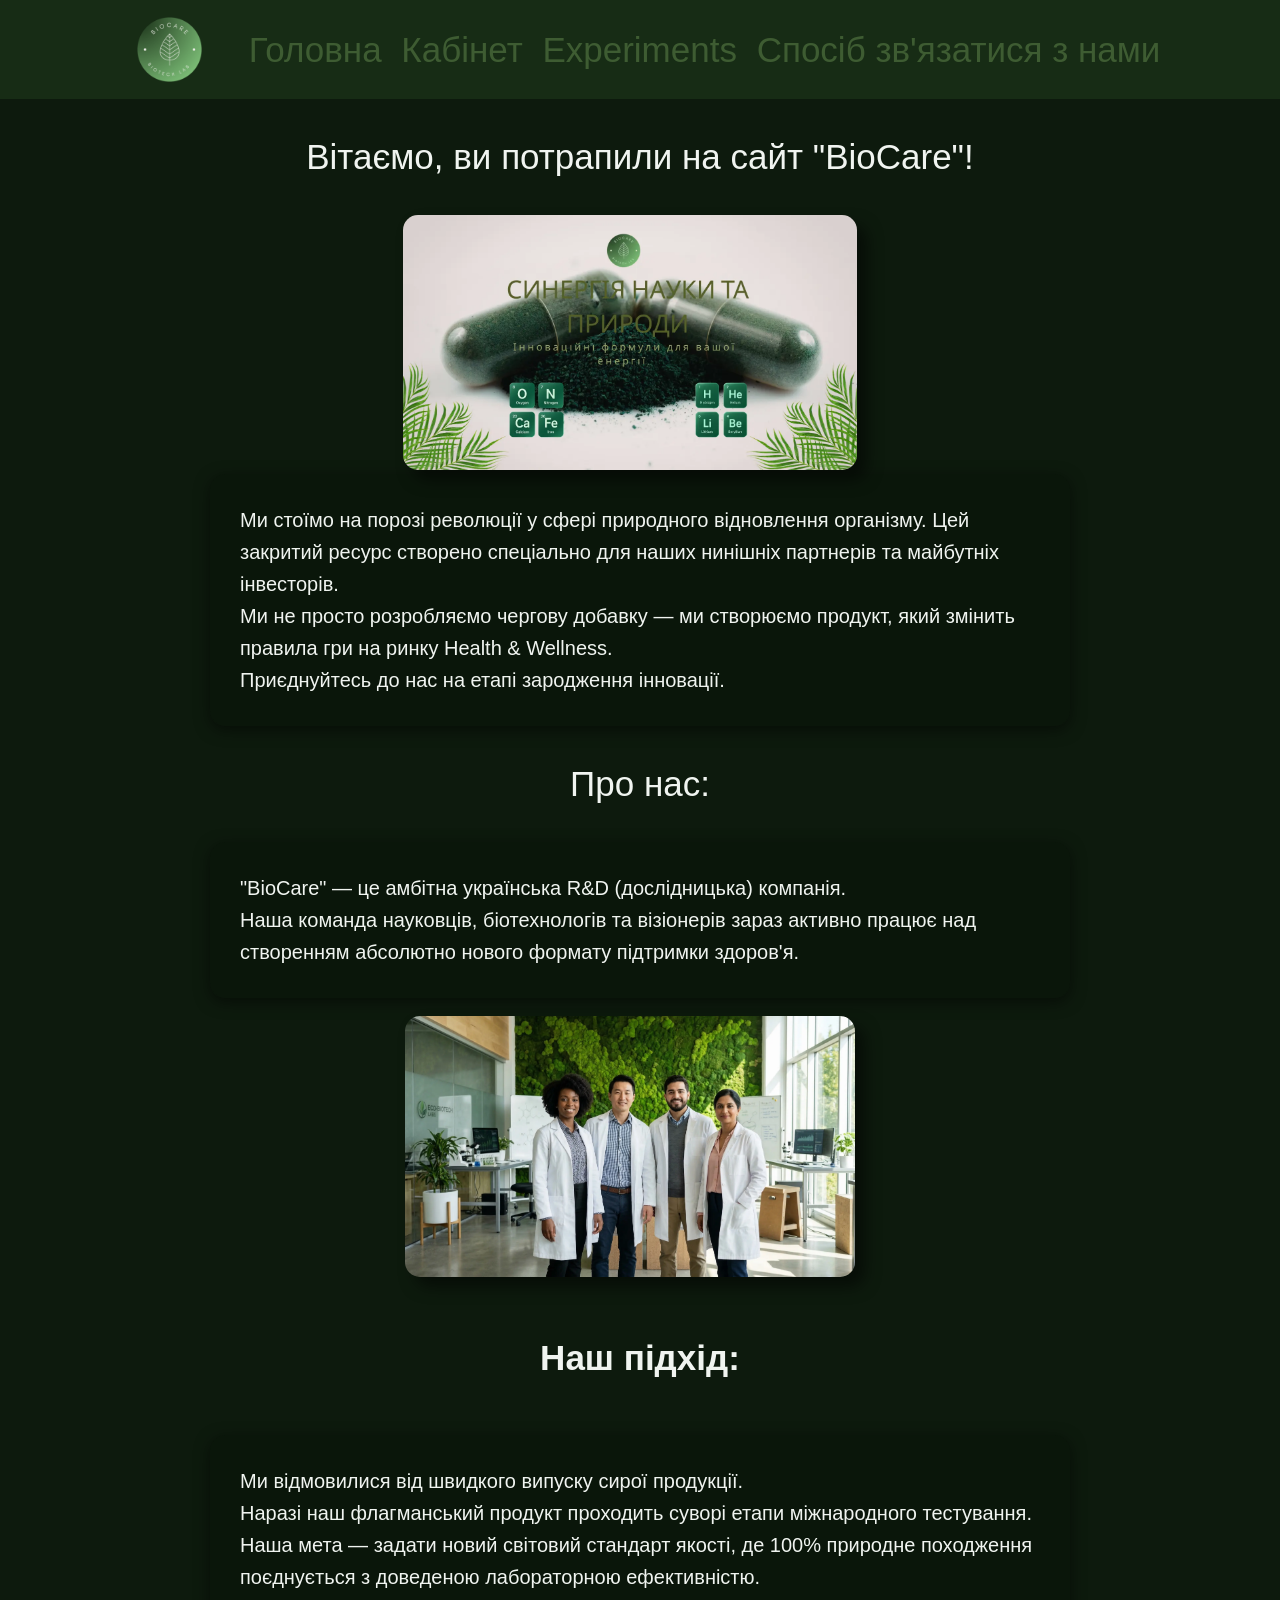
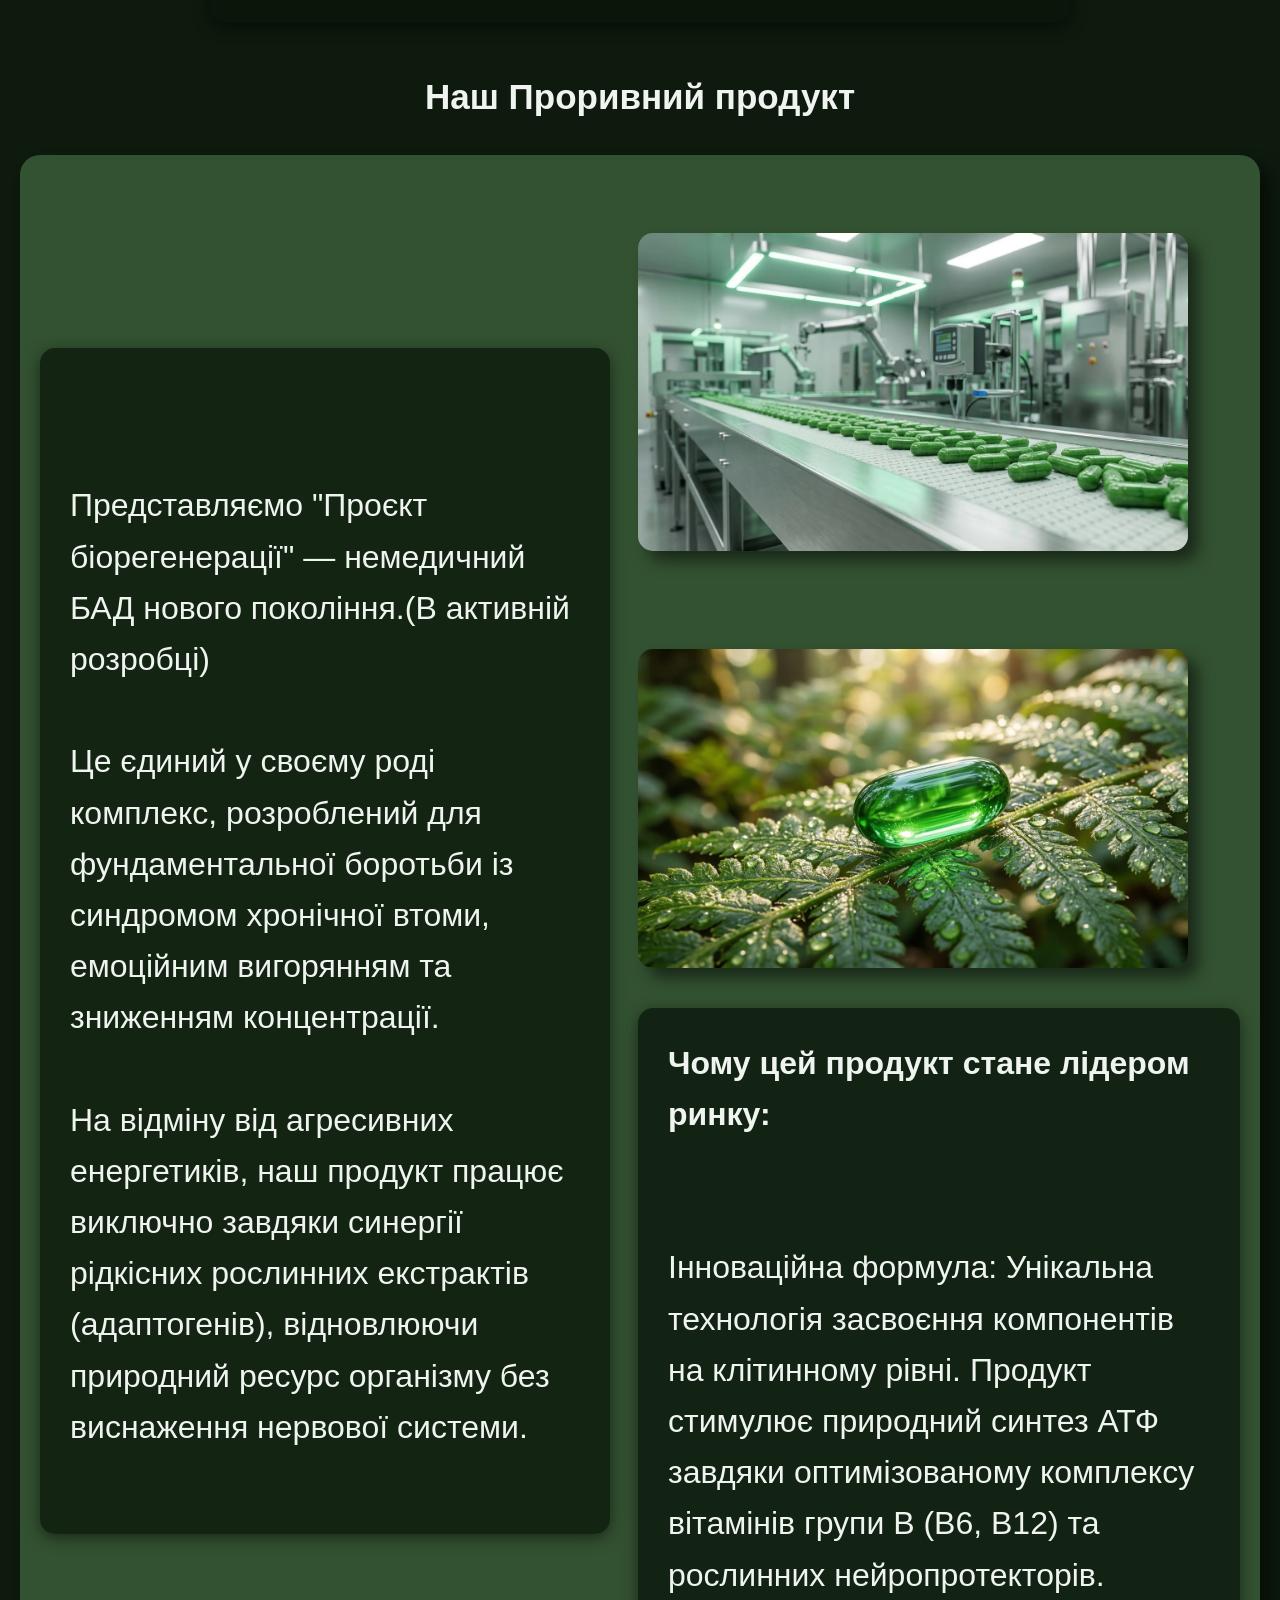
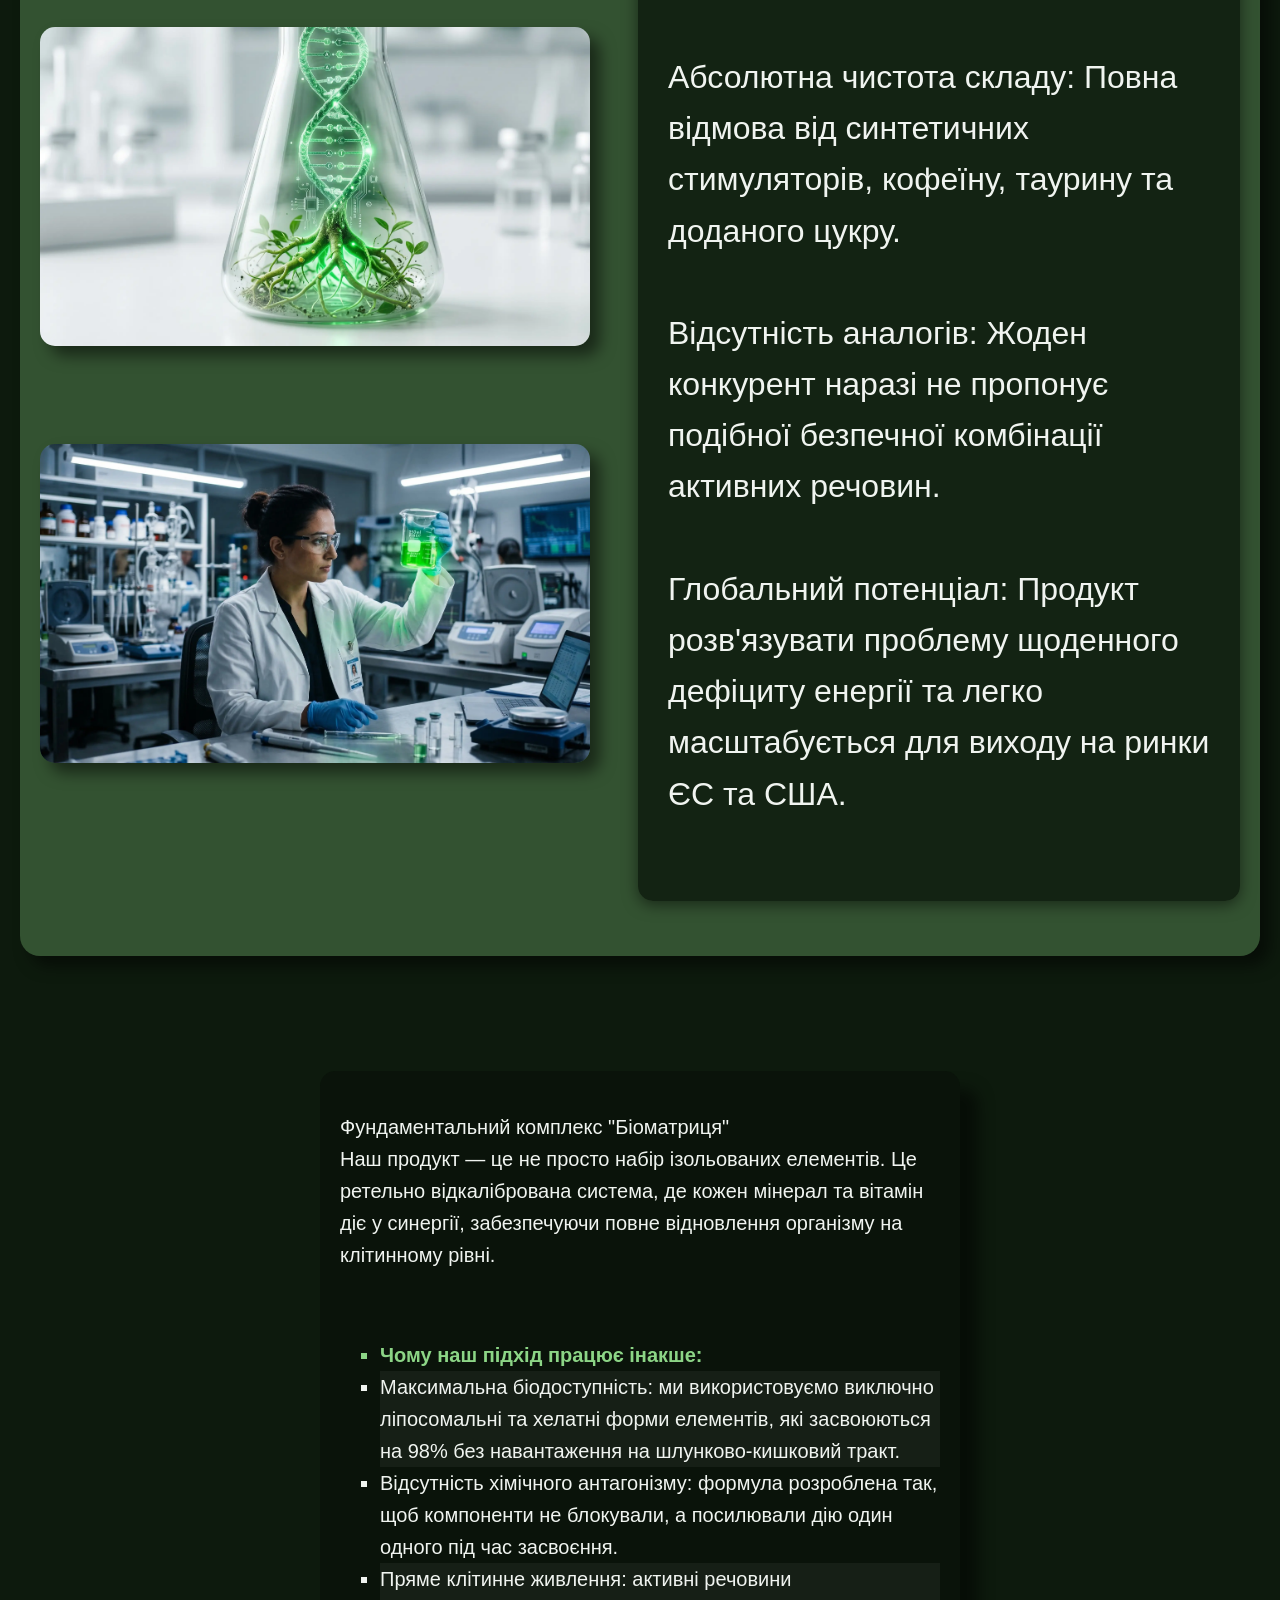
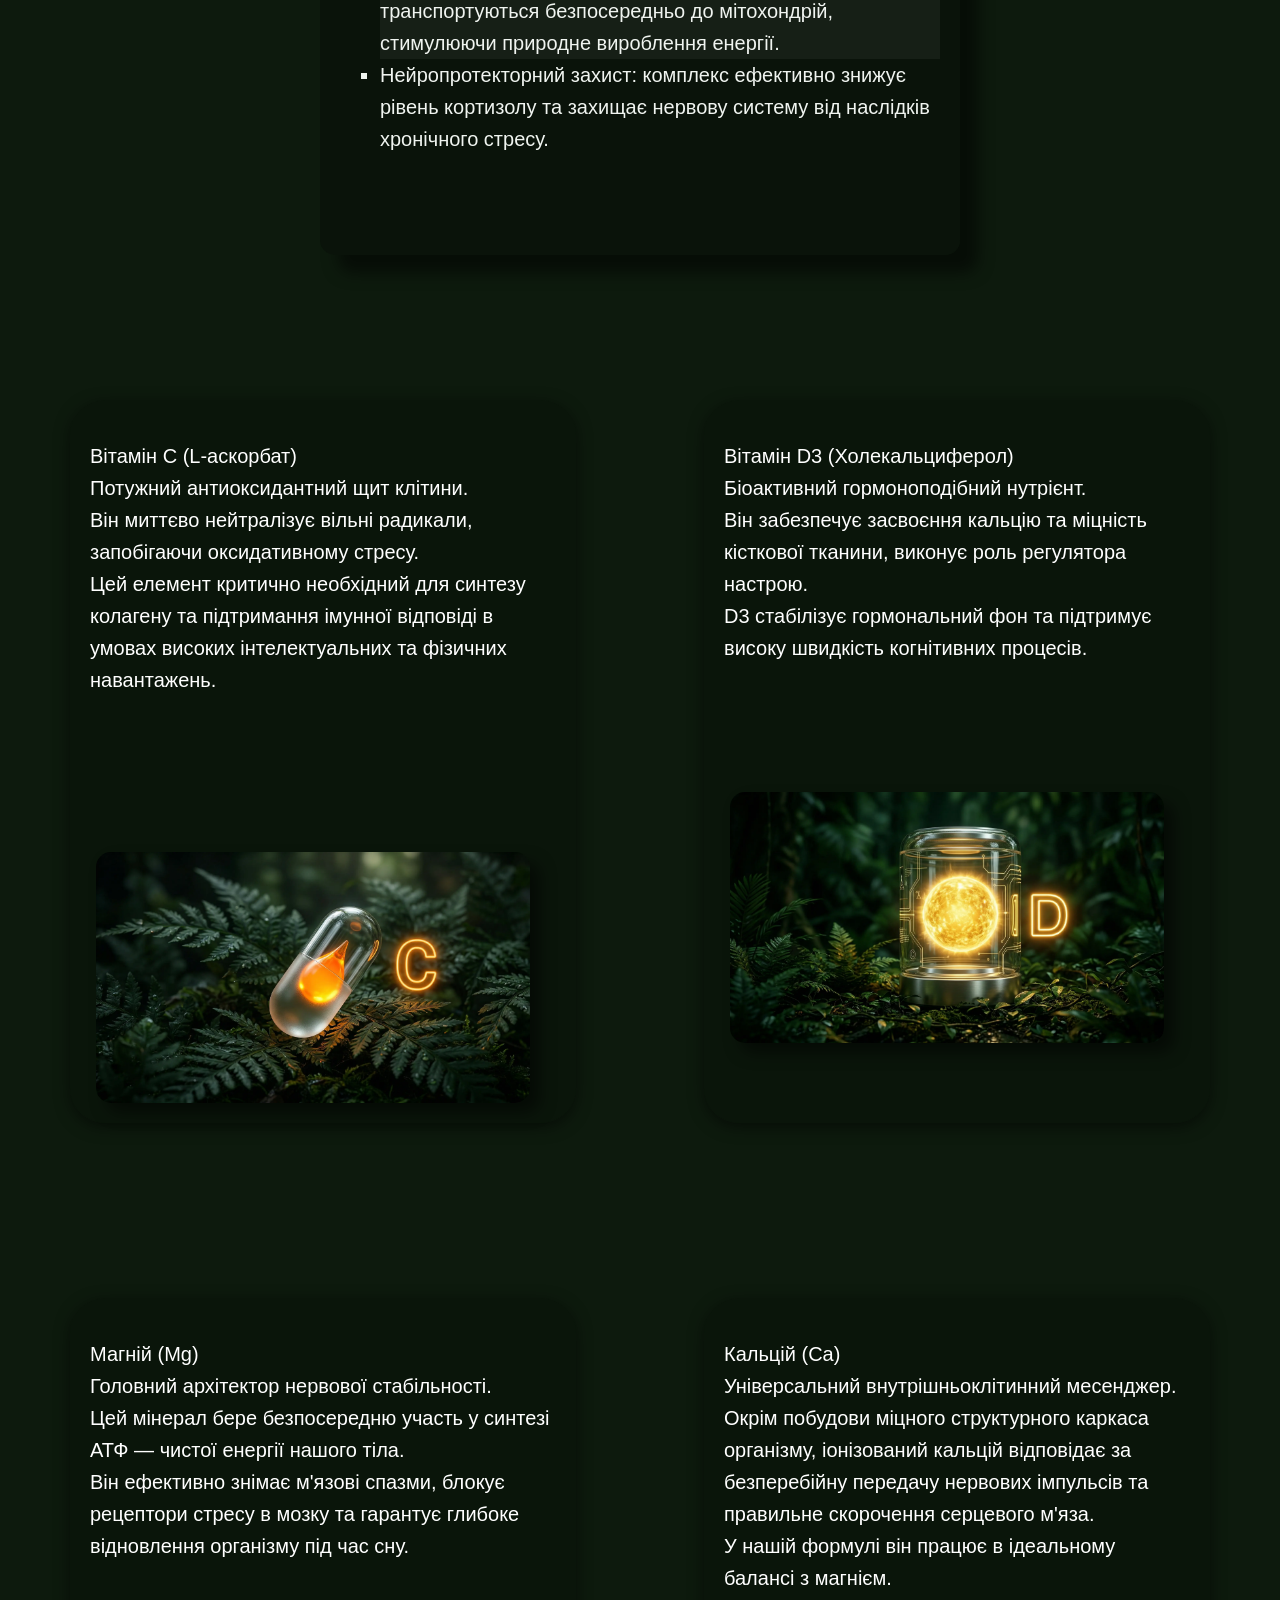
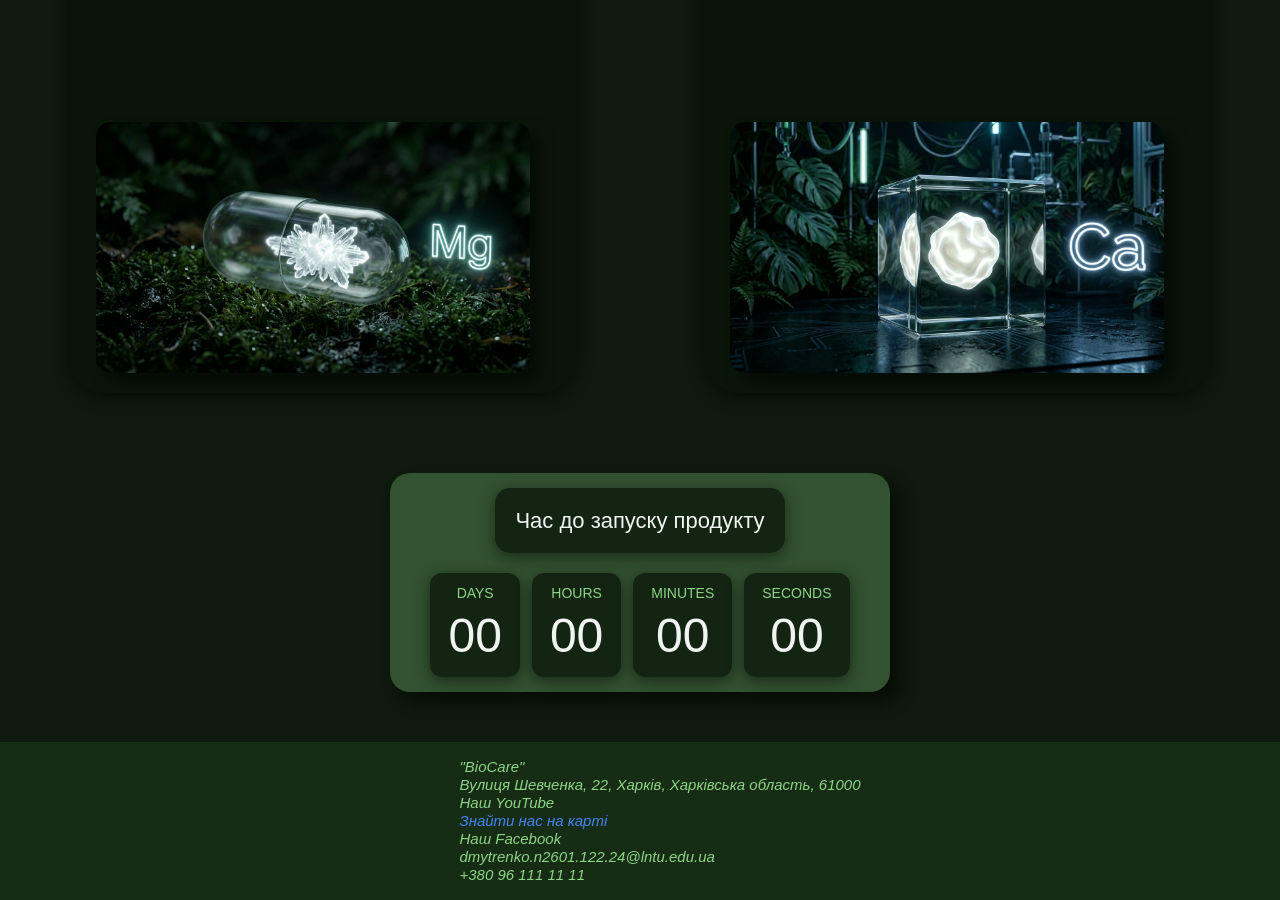
==== commit 7a5b4582: "67" ====
--- a/index.html
+++ b/index.html
@@ -29,7 +29,7 @@
     <!-- заголовок -->
 <!-- <div class="Product-Image"> -->
 <center>
-    <img src="Без%20назви%20(Вебсайт).png" style="width: 35.5%; border-radius: 15px;">
+    <img src="Без%20назви%20(Вебсайт).webp" style="width: 35.5%; border-radius: 15px;">
 </center>
 
     <p class="Zvitchayniy-text">Ми стоїмо на порозі революції у сфері природного відновлення організму.
@@ -46,7 +46,7 @@
     <p class="Zvitchayniy-text" href="#"> "BioCare" — це амбітна українська R&D (дослідницька) компанія.<br>
         Наша команда науковців, біотехнологів та візіонерів зараз активно працює над створенням абсолютно нового формату
         підтримки здоров'я.</p><br>
-    <center><img src="Gemini_Generated_Image_yogsjyogsjyogsjy.png" width="450"></center>
+    <center><img src="Gemini_Generated_Image_yogsjyogsjyogsjy.webp" width="450"></center>
 
     <h3><p class="Zagolovok-text"> Наш підхід:<br></p></h3>
     <p class="Zvitchayniy-text">Ми відмовилися від швидкого випуску сирої продукції.<br>
@@ -69,14 +69,14 @@
             екстрактів (адаптогенів), відновлюючи природний ресурс організму без виснаження нервової системи.<br><br>
         </p>
         <div class="Product-Image">
-            <br><img src="Gemini_priroda.png" width="550">
-            <br><img src="Gemini_процес%20вивчення%20екстракту.png" width="550" alt="Процес вивчення екстракту">
+            <br><img src="Gemini_priroda.webp" width="550">
+            <br><img src="Gemini_процес%20вивчення%20екстракту.webp" width="550" alt="Процес вивчення екстракту">
         </div>
     </div>
 
     <div class="Product-Image">
-        <br><img src="Zavod.png" width="550">
-        <br><img src="Gemini_pigulka.png" width="550">
+        <br><img src="Zavod.webp" width="550">
+        <br><img src="Gemini_pigulka.webp" width="550">
         <p class="Opisoviy-text">
             <b>Чому цей продукт стане лідером ринку:</b><br><br><br>
             Інноваційна формула: Унікальна технологія засвоєння компонентів на клітинному рівні. Продукт стимулює
@@ -117,7 +117,7 @@
             Він миттєво нейтралізує вільні радикали, запобігаючи оксидативному стресу.<br>
             Цей елемент критично необхідний для синтезу колагену та підтримання імунної відповіді в умовах високих інтелектуальних та фізичних навантажень.</p><br>
 
-        <img src="C.png">
+        <img src="C.webp">
     </div>
 
     <div class="border">
@@ -128,7 +128,7 @@
             Він забезпечує засвоєння кальцію та міцність кісткової тканини, виконує роль регулятора настрою.<br>
             D3 стабілізує гормональний фон та підтримує високу швидкість когнітивних процесів.<br></p>
 
-        <br><img src="D.png" >
+        <br><img src="D.webp" >
         <br>
     </div>
 
@@ -143,7 +143,7 @@
             Цей мінерал бере безпосередню участь у синтезі АТФ — чистої енергії нашого тіла.<br>
             Він ефективно знімає м'язові спазми, блокує рецептори стресу в мозку та гарантує глибоке відновлення організму під час сну.<br></p>
 
-        <br><img src="Mg.png">
+        <br><img src="Mg.webp">
     </div>
     <div class="border">
         <p>
@@ -153,7 +153,7 @@
             Окрім побудови міцного структурного каркаса організму, іонізований кальцій відповідає за безперебійну передачу нервових імпульсів та правильне скорочення серцевого м'яза.<br>
             У нашій формулі він працює в ідеальному балансі з магнієм.      <br></p>
 
-                <br><img src="Ca.png">
+                <br><img src="Ca.webp">
 
     </div>
 </div>
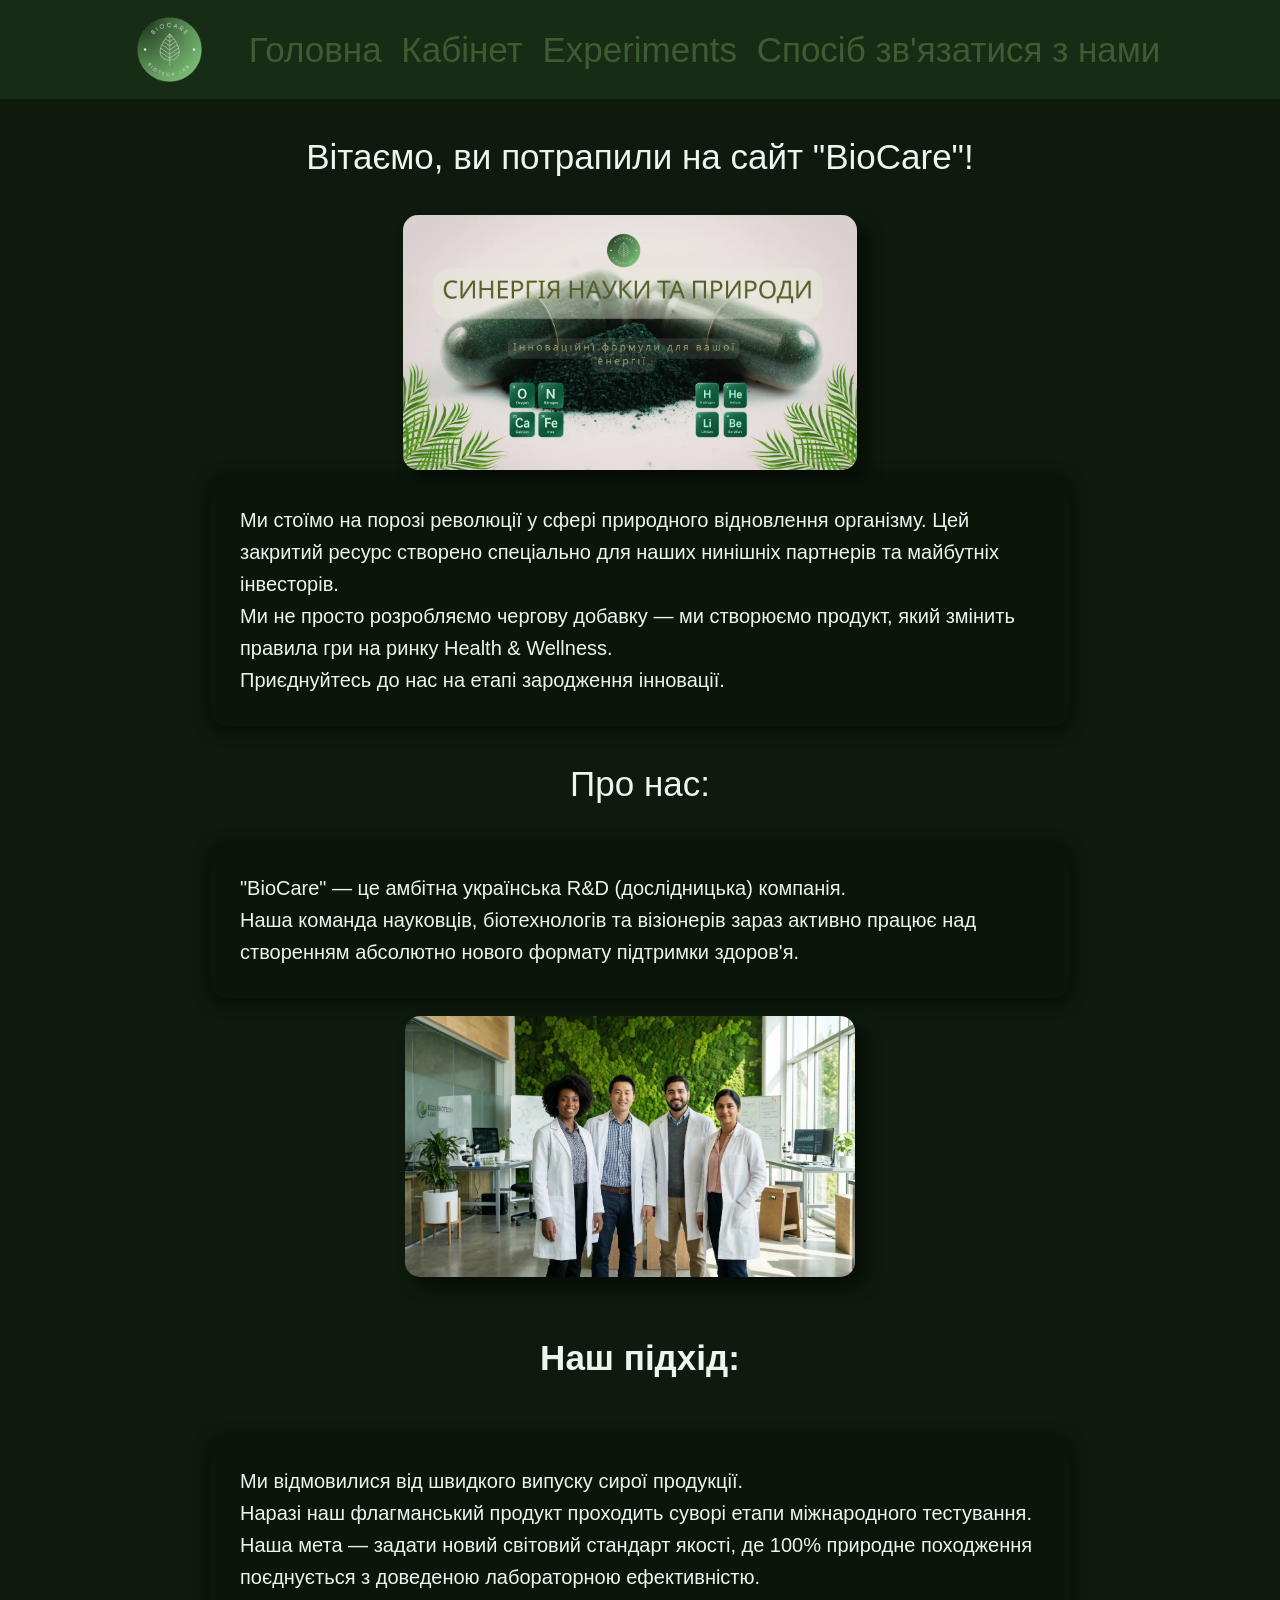
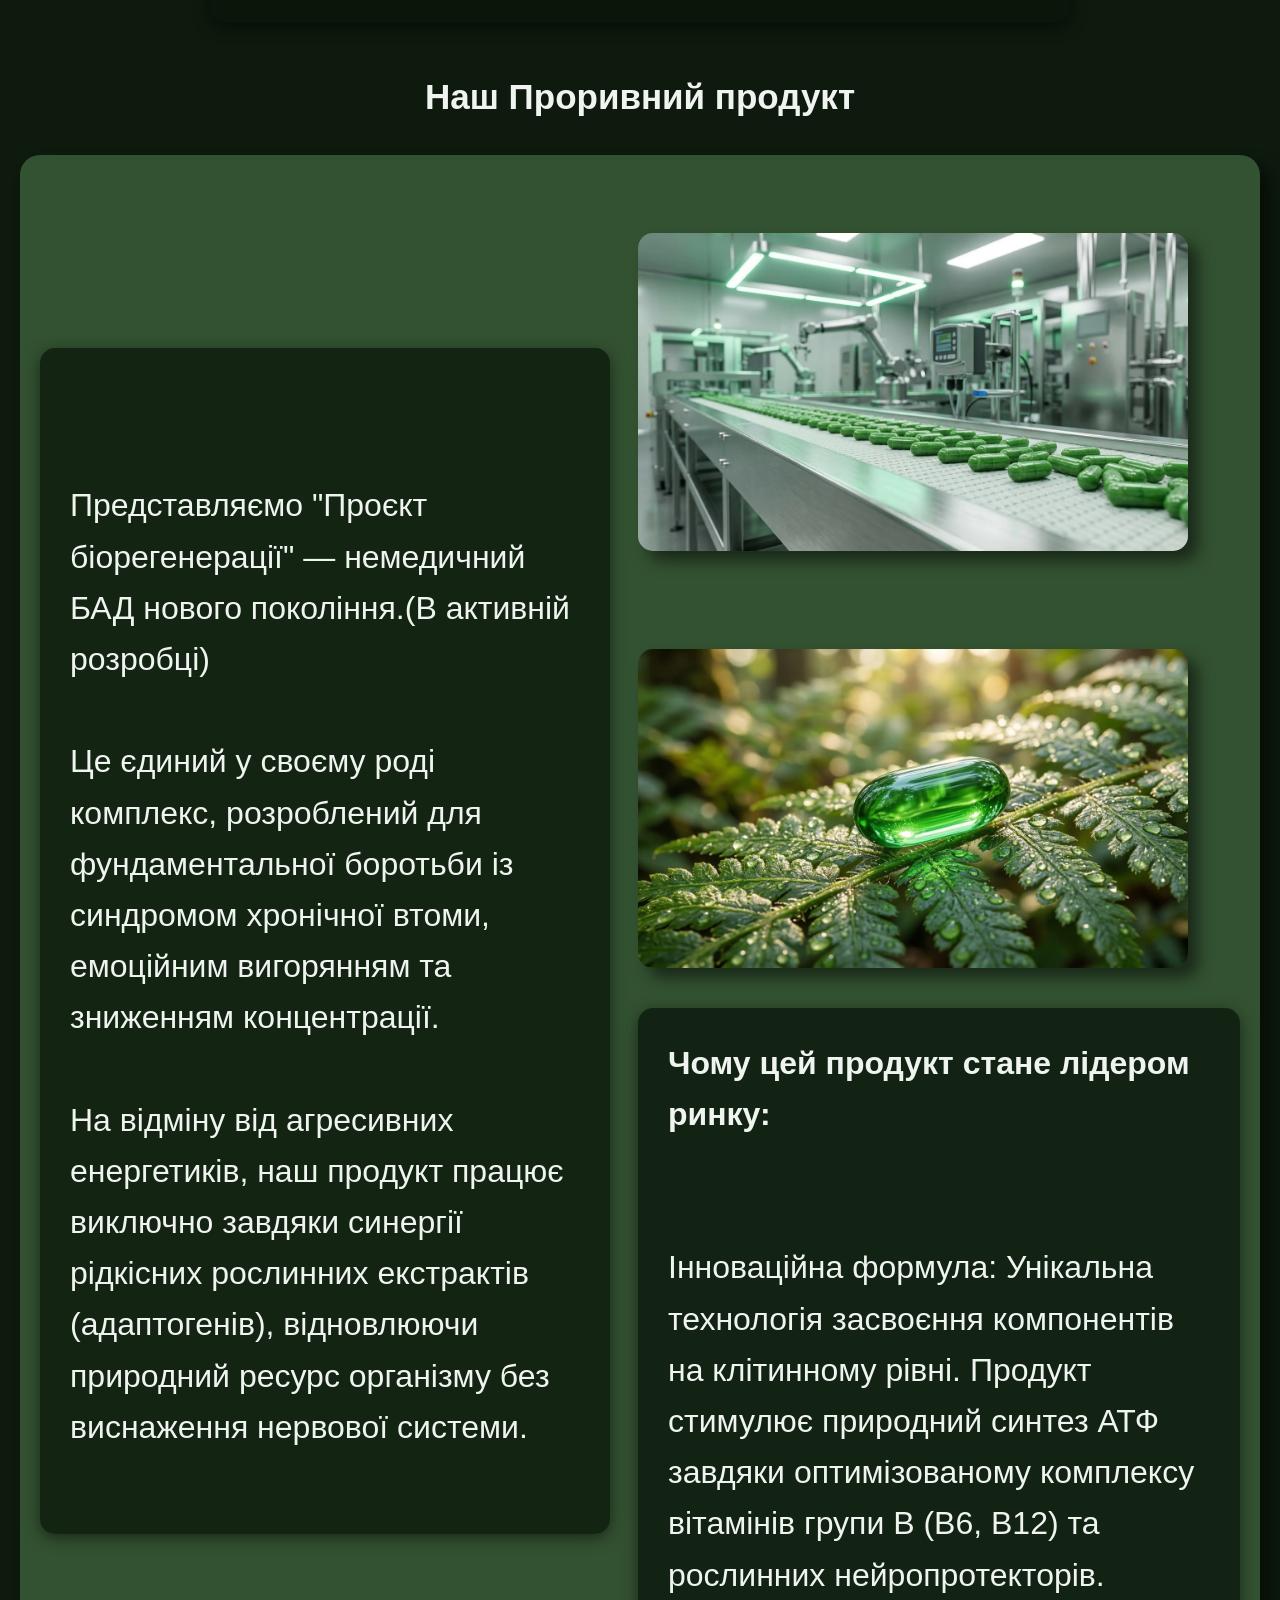
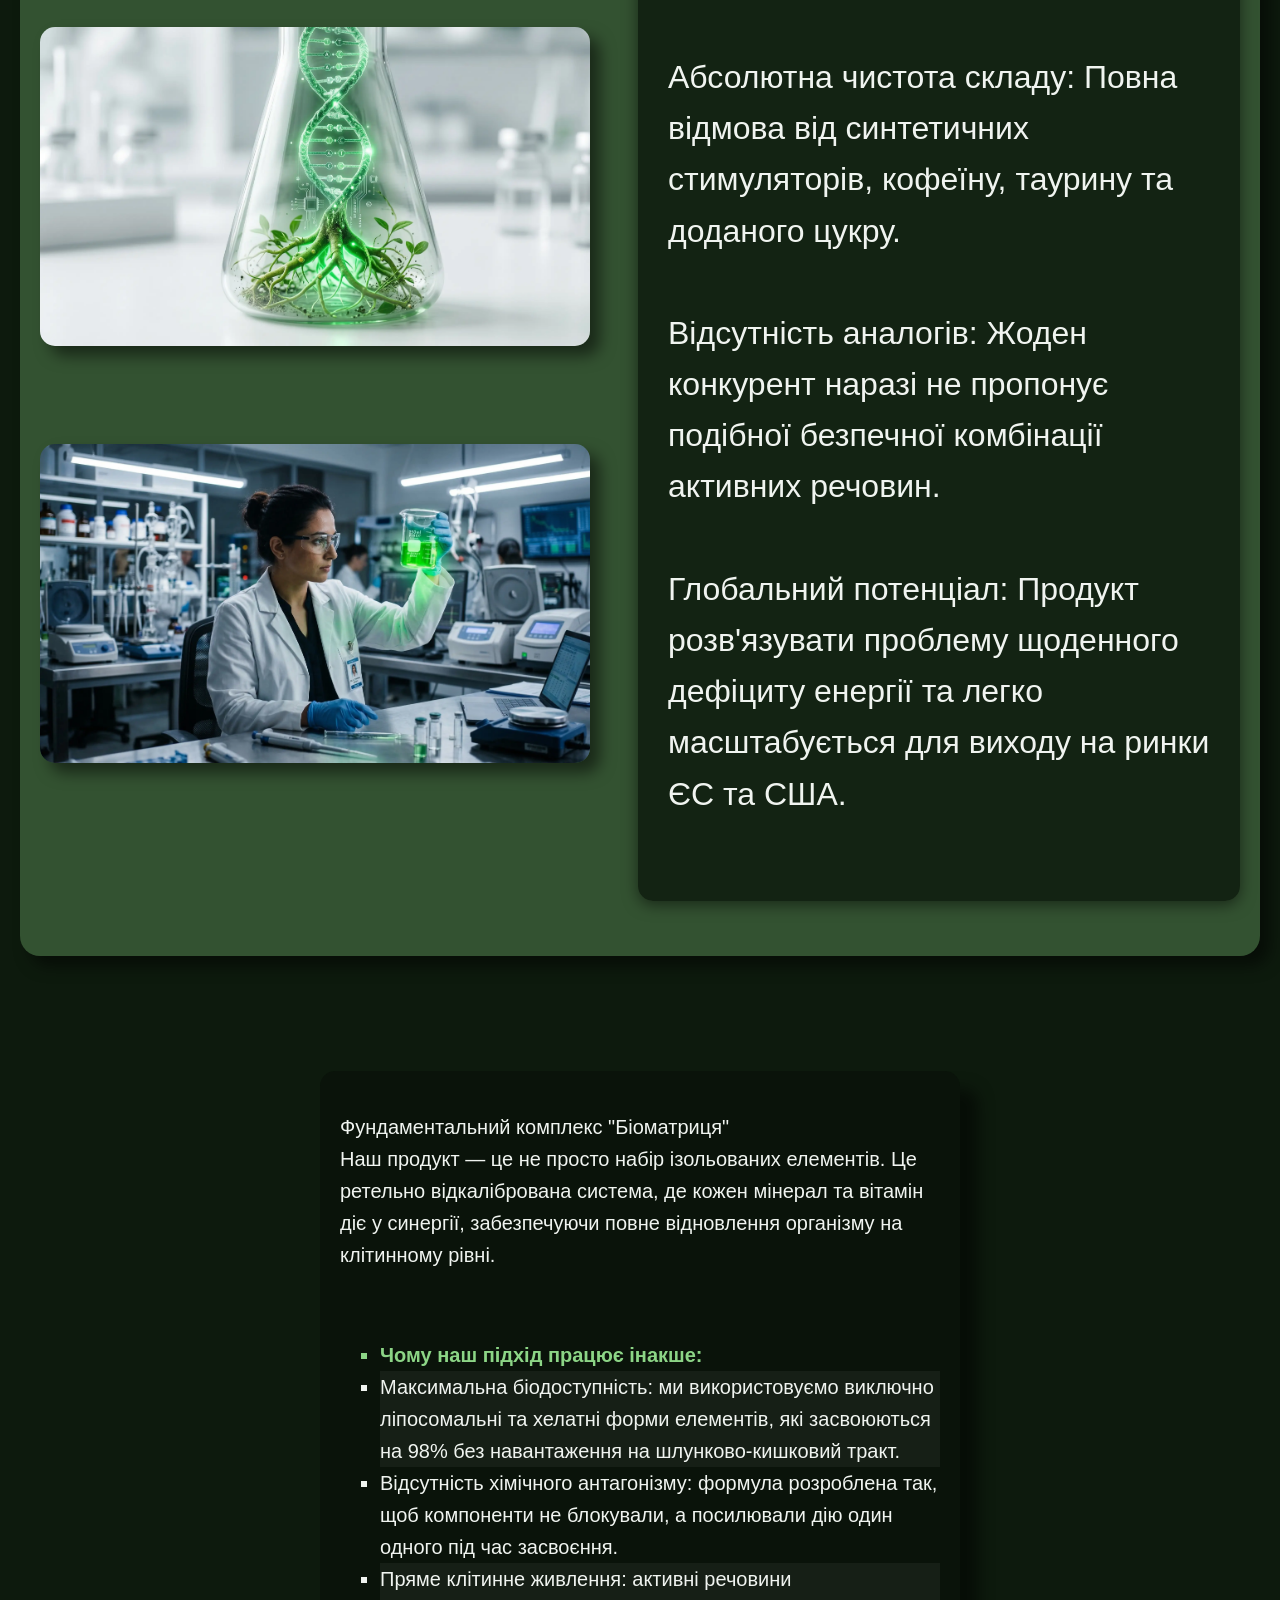
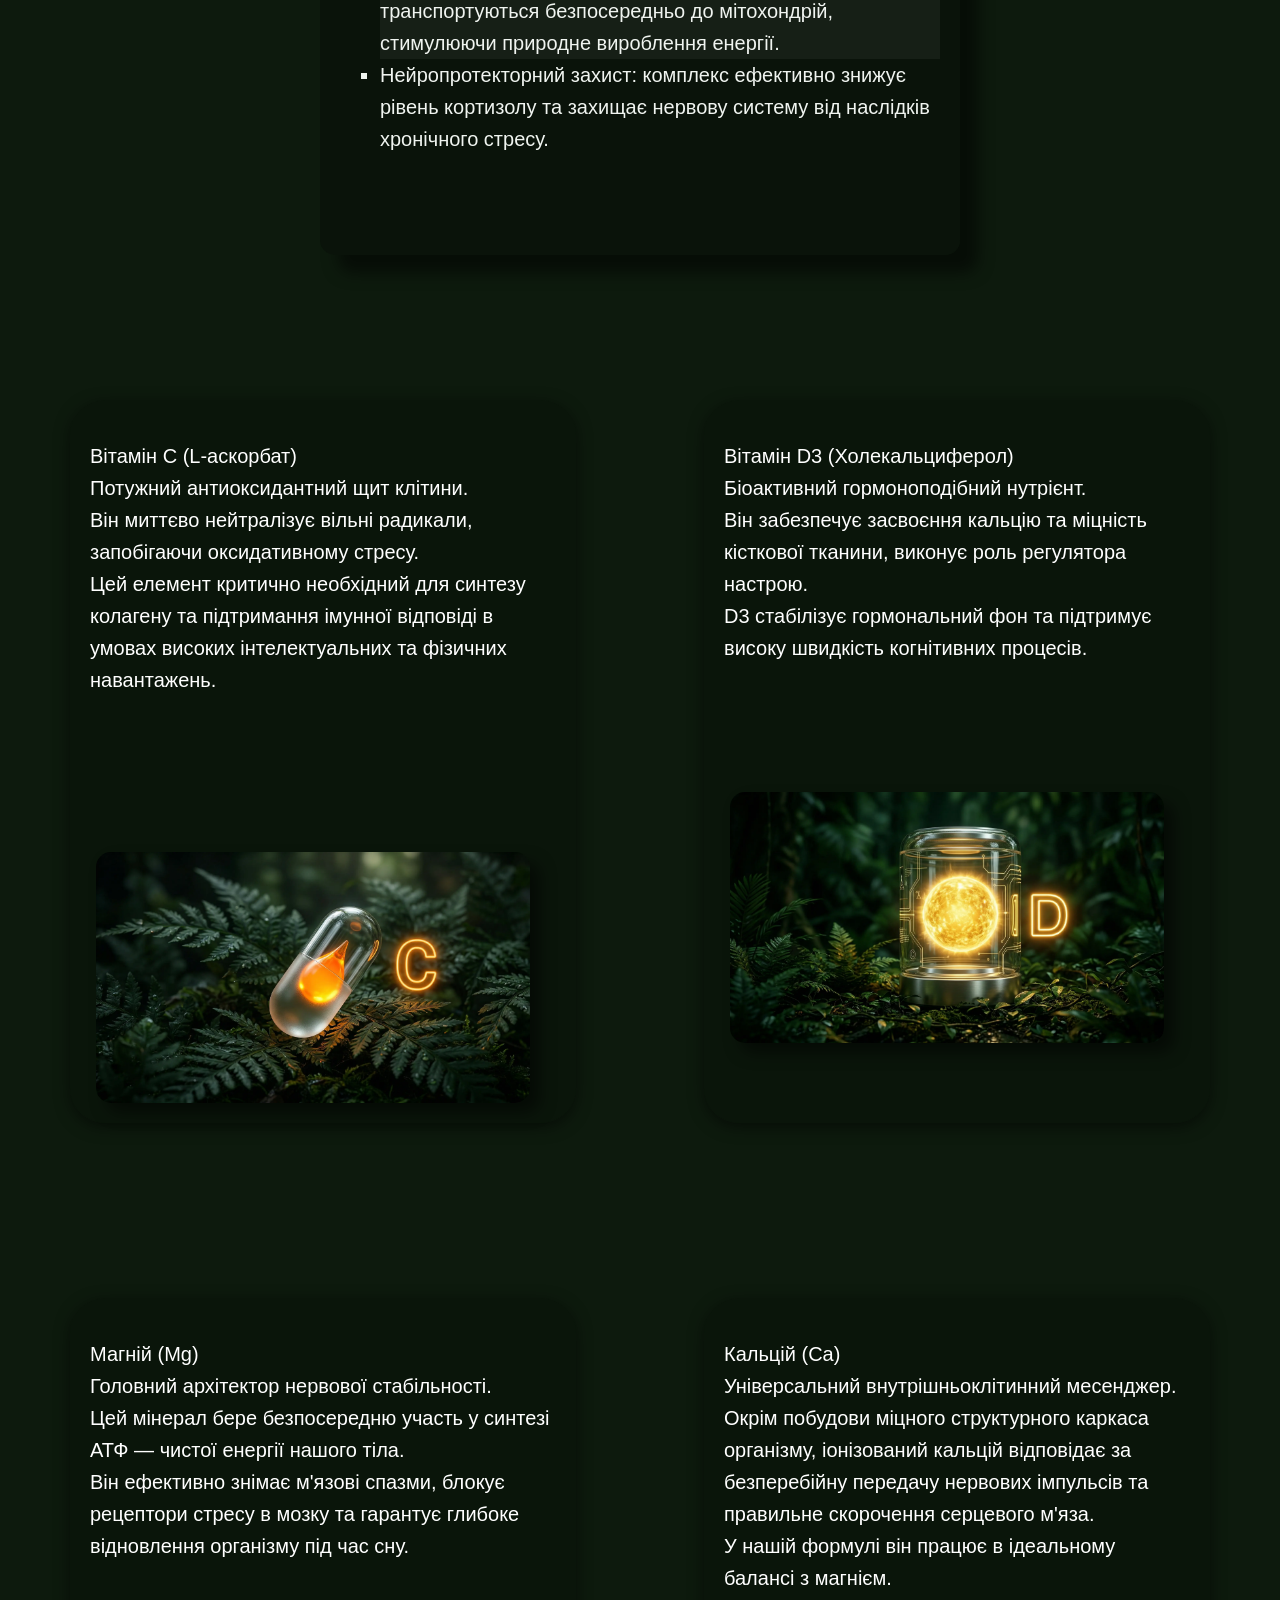
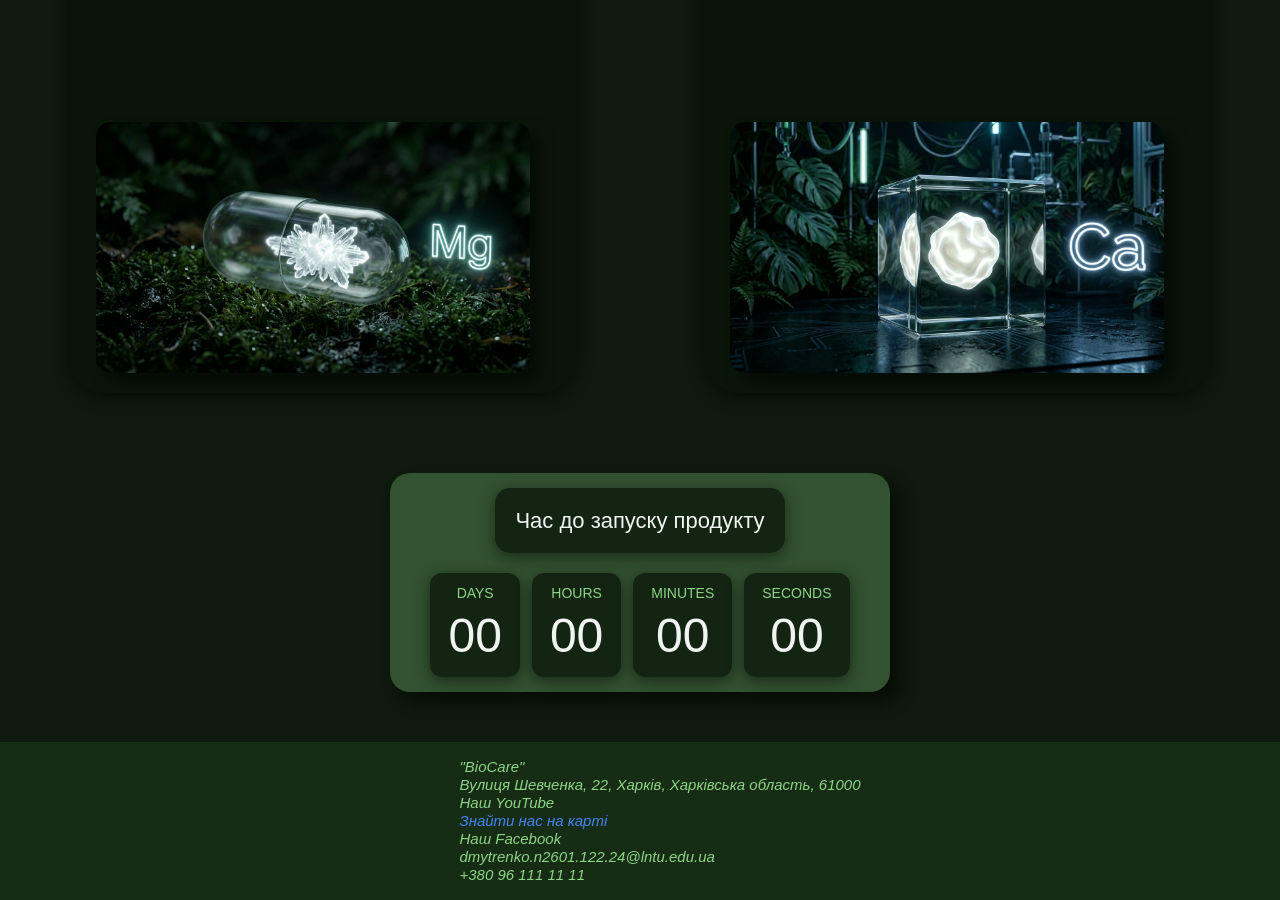
==== commit 680c74fe: "67" ====
--- a/index.html
+++ b/index.html
@@ -29,7 +29,7 @@
     <!-- заголовок -->
 <!-- <div class="Product-Image"> -->
 <center>
-    <img src="Без%20назви%20(Вебсайт).webp" style="width: 35.5%; border-radius: 15px;">
+    <img src="b3dkmunqgrnegnmn2pbw.webp" style="width: 35.5%; border-radius: 15px;">
 </center>
 
     <p class="Zvitchayniy-text">Ми стоїмо на порозі революції у сфері природного відновлення організму.
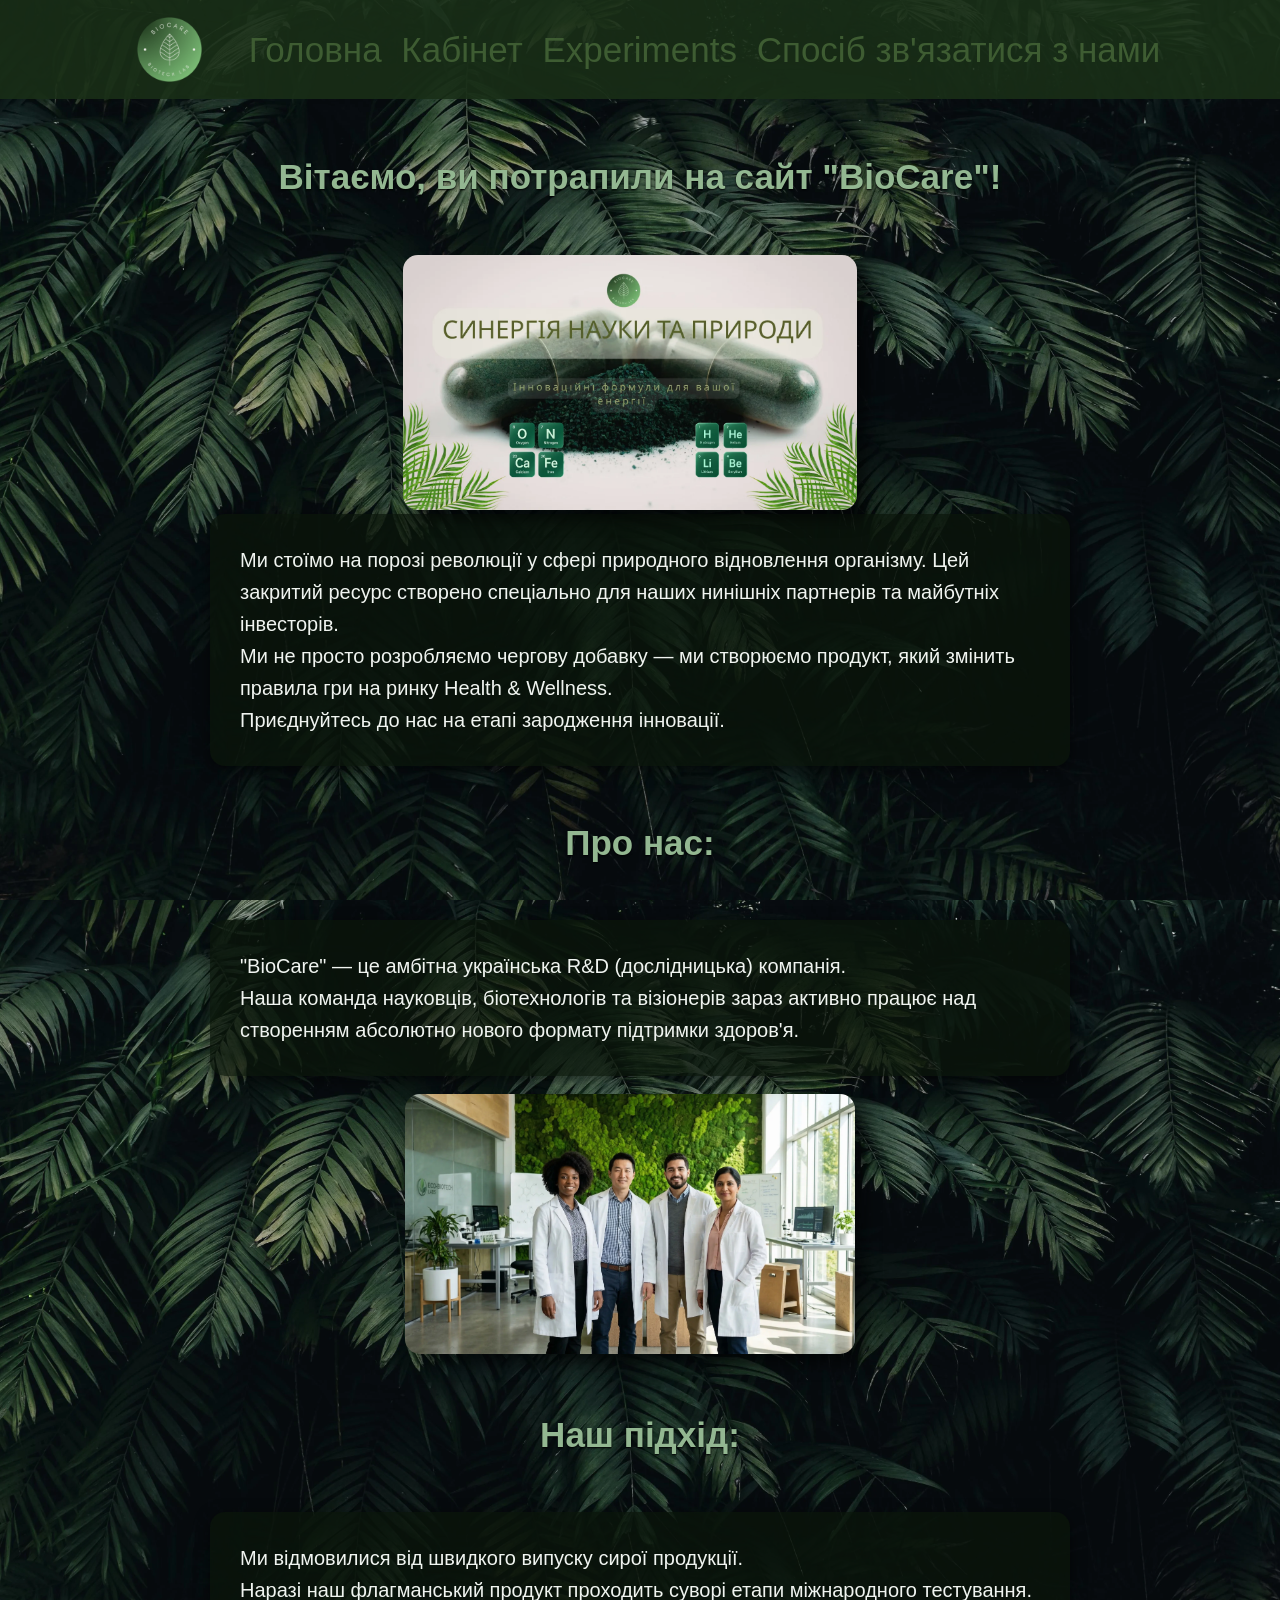
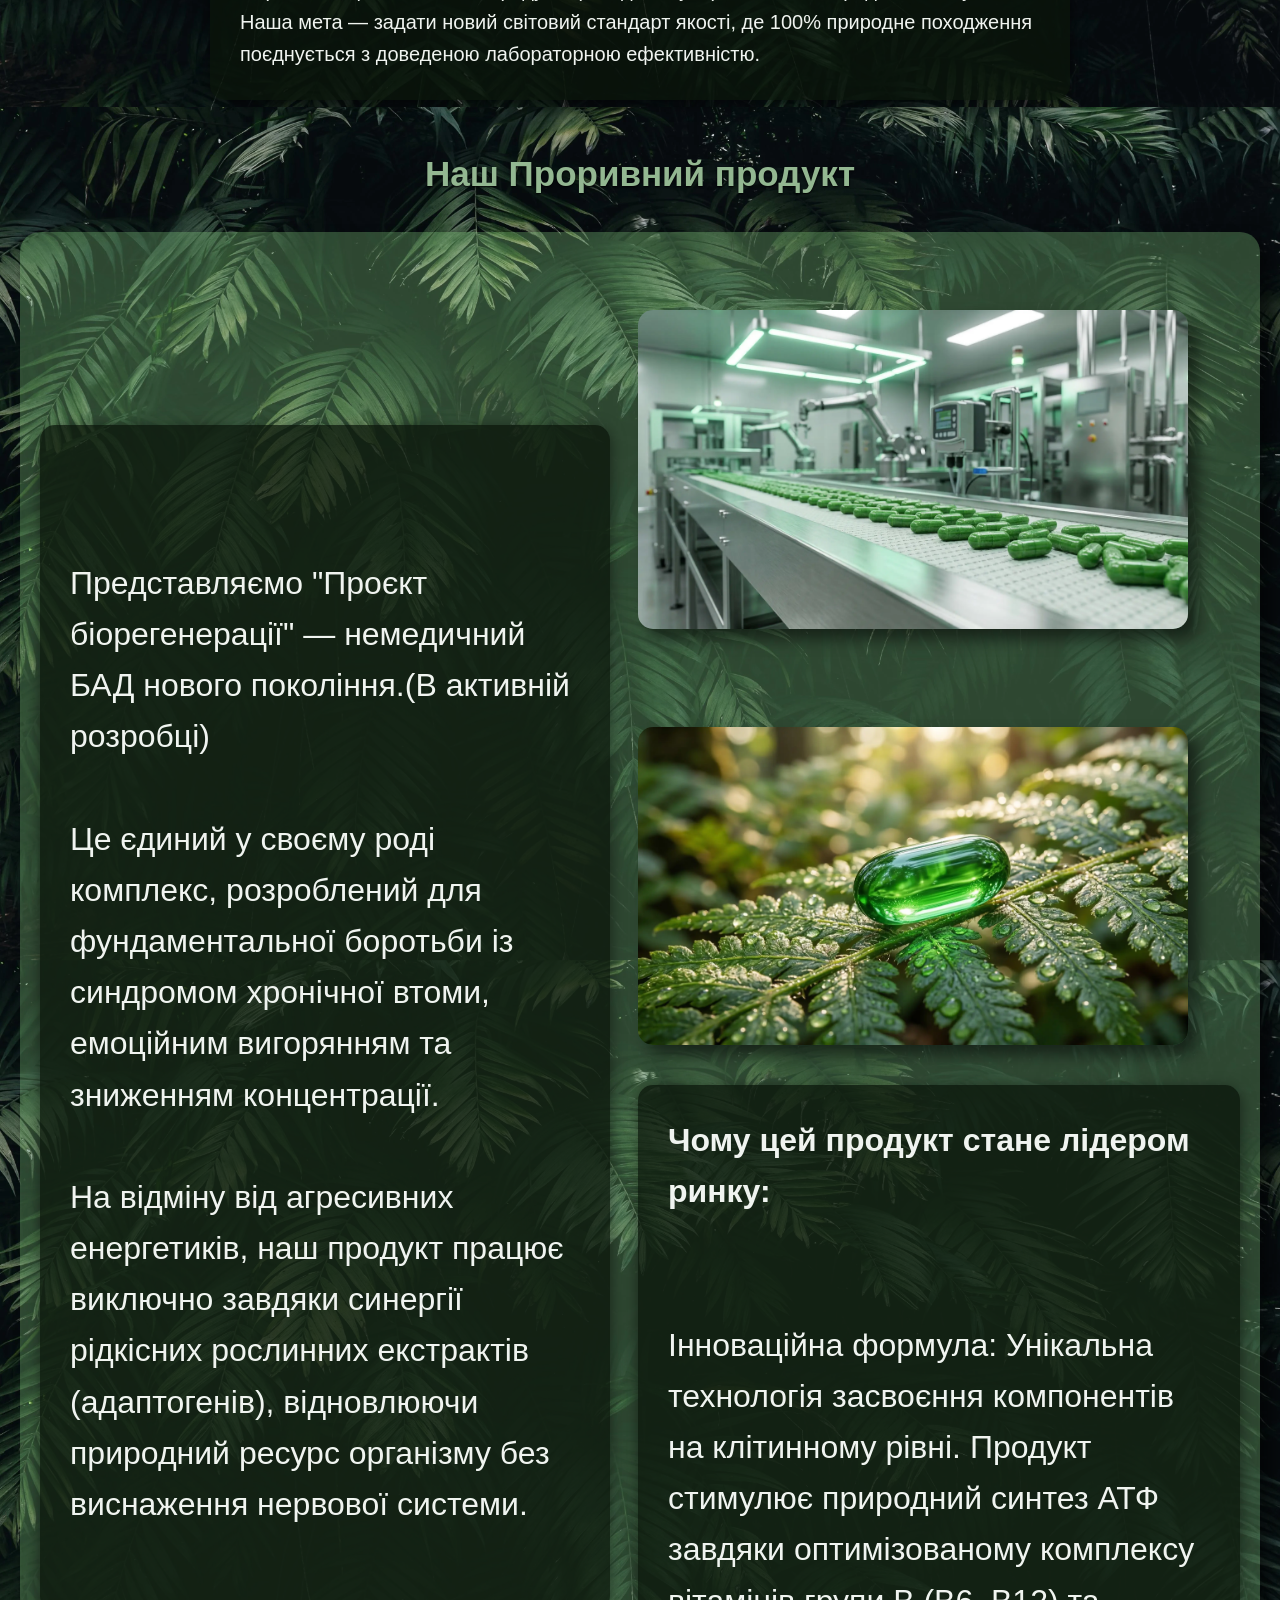
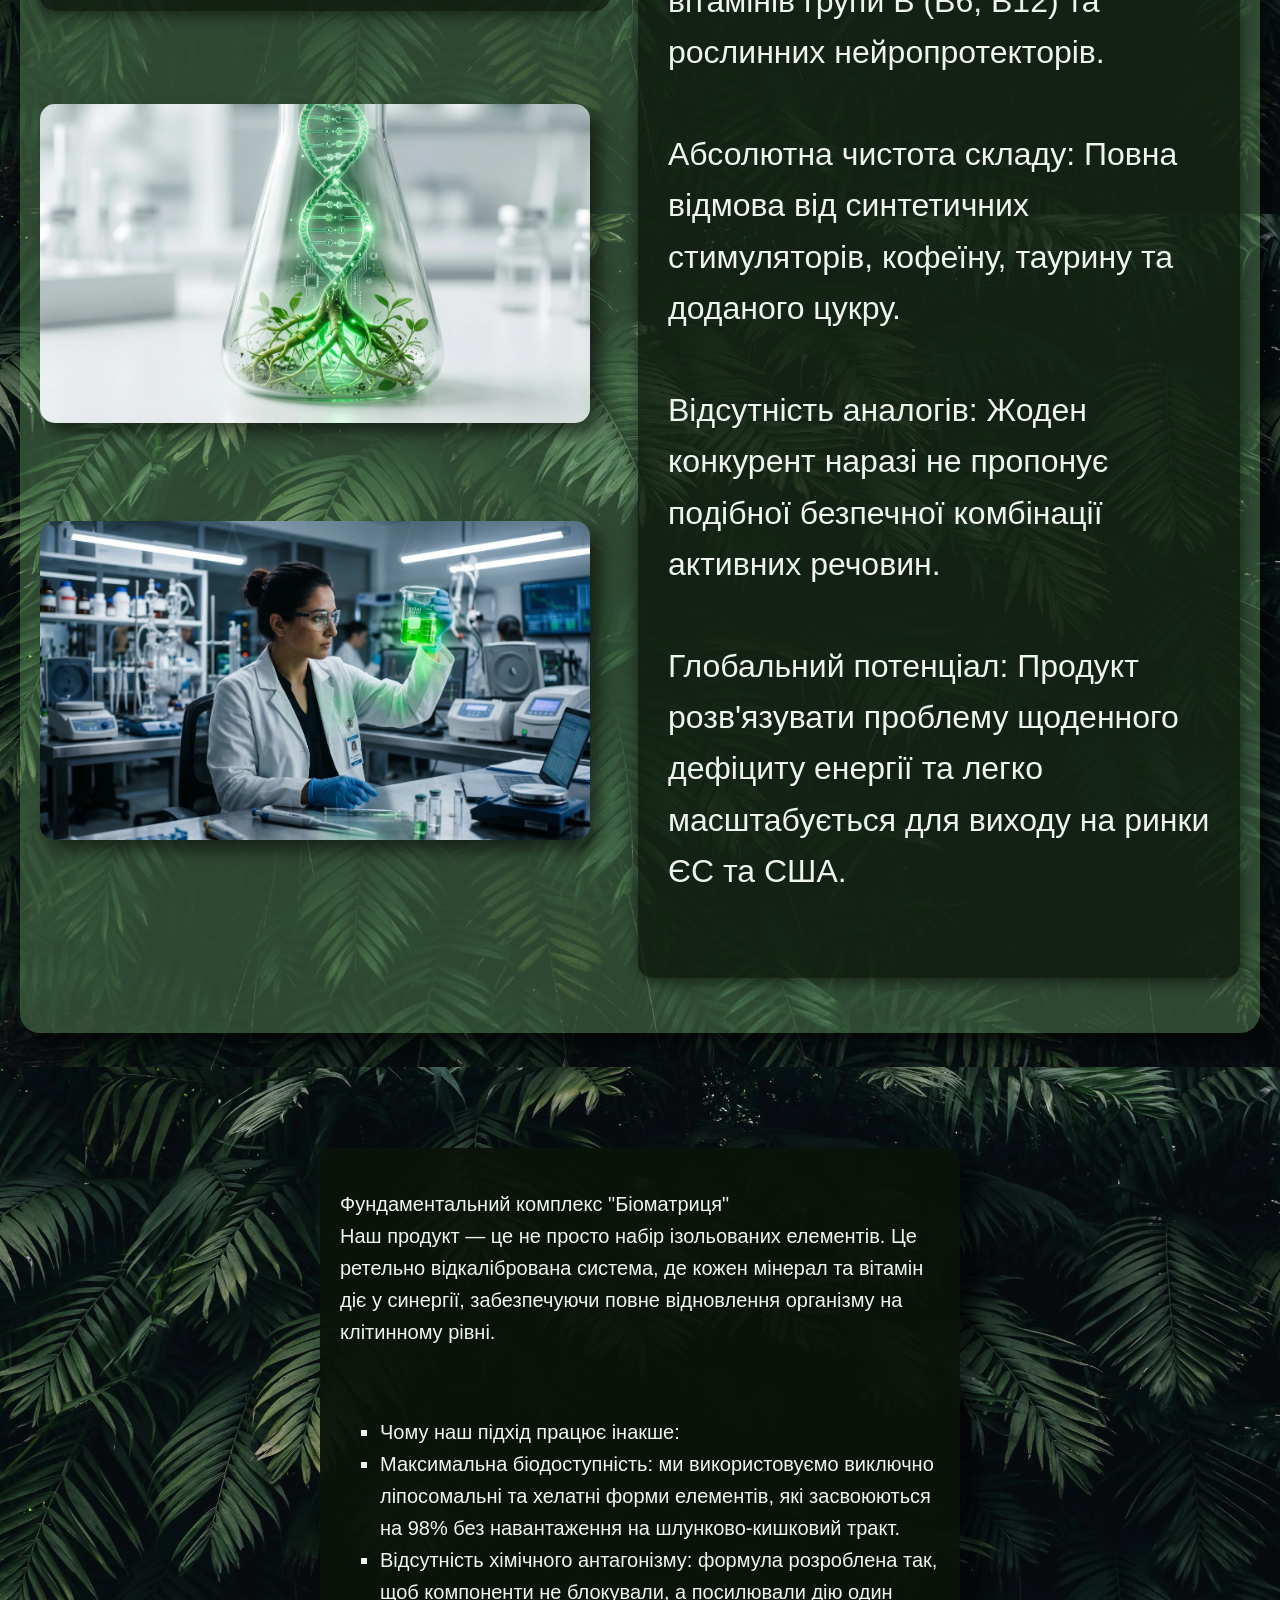
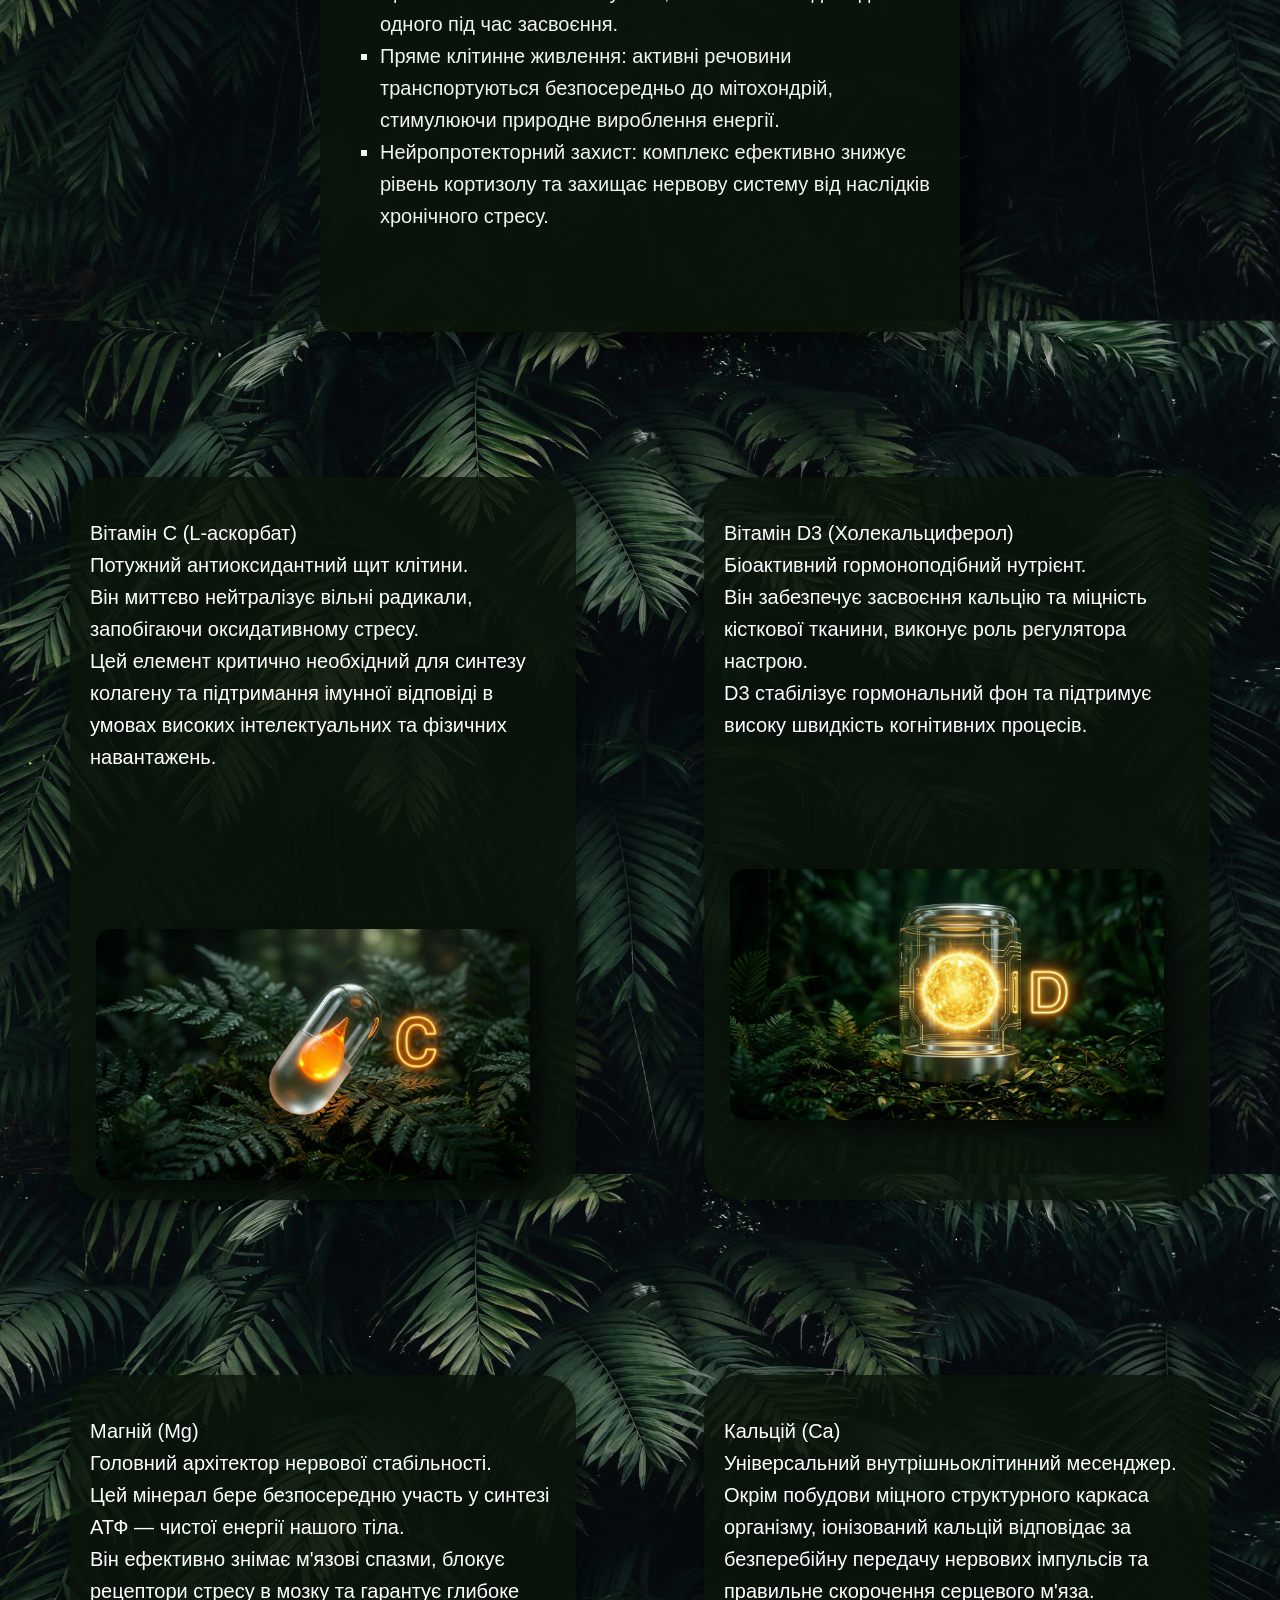
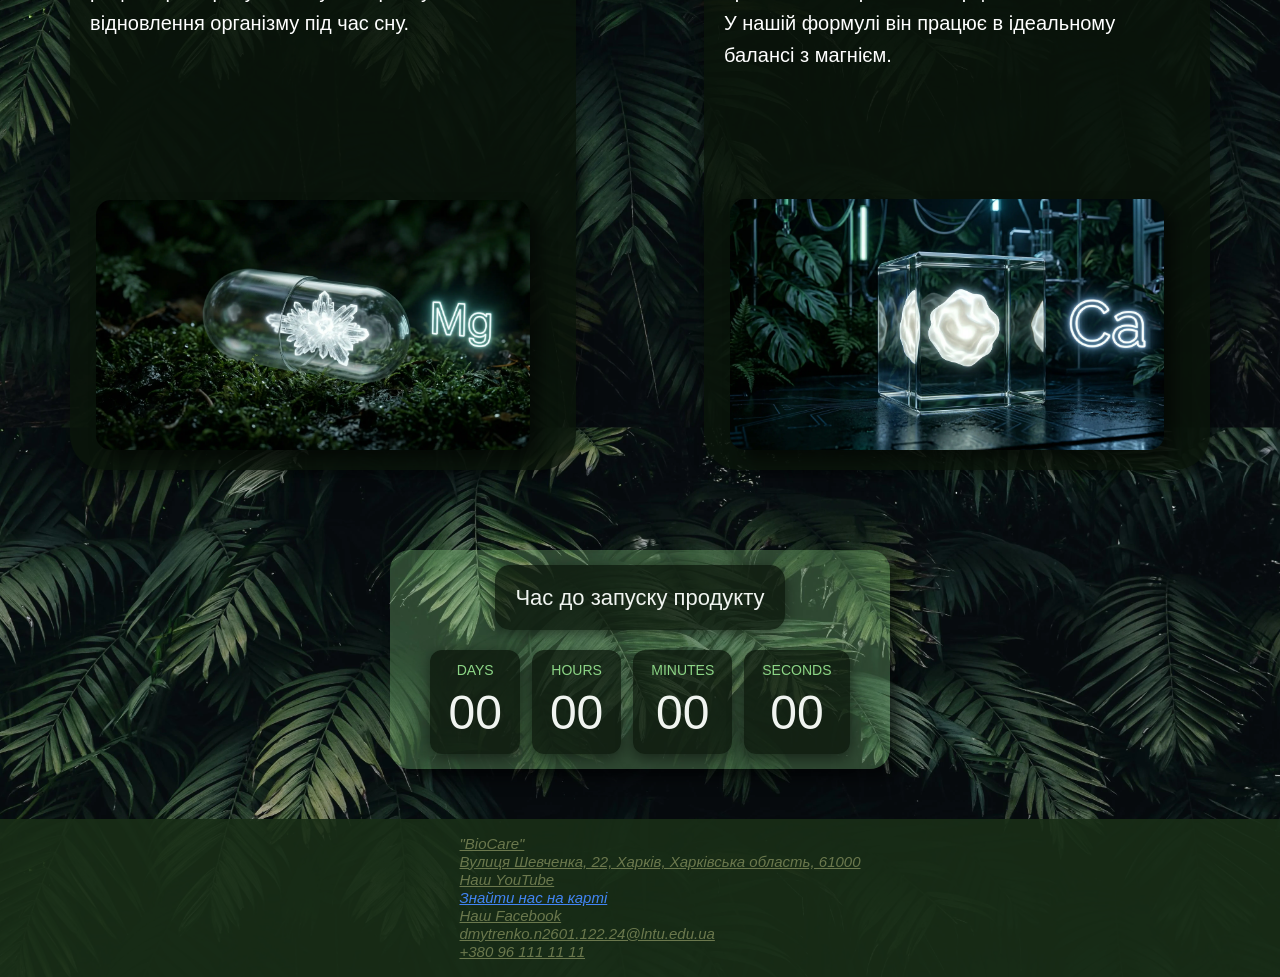
==== commit 76d563c7: "67" ====
--- a/index.html
+++ b/index.html
@@ -6,7 +6,7 @@
     <meta name="viewport" content="width=device-width, initial-scale=1.0">
     <title>Сайт візитка</title>
     <link href="Style.css" rel="stylesheet" type="text/css"/>
-    <link rel="icon" href="/preview.ico" type="image/x-icon">
+    <link rel="icon" href="preview.ico" type="image/x-icon">
 
 
 </head>
@@ -16,7 +16,7 @@
 <div class="logotip">
     <img src="preview.ico" width="99px" alt="Лого">
     <nav>
-        <a class="Top" href="MainPage.html"> Головна </a>
+        <a class="Top" href="index.html"> Головна </a>
         <a class="Top" href="Cabinet.html"> Кабінет </a>
         <a class="Top" href="Map.html"> Experiments </a>
         <a class="Top" href="Contacts.html"> Спосіб зв'язатися з нами </a>
@@ -24,8 +24,9 @@
 </div>
 
 
-
+<h2>
 <p class="Zagolovok-text">Вітаємо, ви потрапили на сайт "BioCare"!</p>
+</h2>
     <!-- заголовок -->
 <!-- <div class="Product-Image"> -->
 <center>
@@ -42,7 +43,7 @@
 </p>
 
 
-<p class="Zagolovok-text" href="#">Про нас: </p>     <!-- заголовок -->
+<h3><p class="Zagolovok-text" href="#">Про нас: </p></h3>     <!-- заголовок -->
     <p class="Zvitchayniy-text" href="#"> "BioCare" — це амбітна українська R&D (дослідницька) компанія.<br>
         Наша команда науковців, біотехнологів та візіонерів зараз активно працює над створенням абсолютно нового формату
         підтримки здоров'я.</p><br>
--- a/Style.css
+++ b/Style.css
@@ -9,7 +9,7 @@
 html {
     /* Це база для скріншотів та довгих сторінок */
     background-color: #0d1a0d;
-    background-image: url("Hvoya.jpg");
+    background-image: url("Hvoya.webp");
 
     /* МАГІЯ: дозволяємо фону повторюватися вниз, якщо сторінка дуже довга */
     background-repeat: repeat-y;
@@ -26,7 +26,7 @@
     background-color: transparent; /* body прозорий, щоб бачити фон html */
 
     /* А тут магія для реального користувача */
-    background-image: url("Hvoya.jpg");
+    background-image: url("Hvoya.webp");
     background-attachment: fixed;
     background-size: cover;
     background-position: center;
@@ -106,12 +106,12 @@
 
 .Zagolovok-text{ /* це для всіх заголовків в тексті. Не працює поза текстом*/
     font-family: "JetBrains Mono", sans-serif;
-    color: #f0f4f0;
+    color: #93b791;
     text-align: center;
     flex-direction: column;
     display: flex;
     justify-content: center;
-
+    text-shadow: 0 1px 2px rgba(0,0,0,0.99);
     align-items: center;
     line-height: 1.6;
     margin: 0 auto;
@@ -167,7 +167,6 @@
     padding: 0;
 }
 
-/* 4. МАГІЯ: Налаштовуємо темні картки (перевертаємо вміст та зменшуємо відступи) */
 #timer .Zvitchayniy-text {
     display: flex;
     flex-direction: column-reverse; /* Ставить підпис <p> над цифрами <h2> */
@@ -261,30 +260,6 @@
 }
 a[href*="google"] {
     color: #4285F4 !important; /* Фірмовий колір Google, щоб викладачка точно помітила */
-}
-/* Змінює текст: Будь ласка, ми готові до ваших пропозицій */
-footer center address ul { padding: 0; }               /* Descendant */
-.Zagolovok-text > h2 { color: #8cd586; }               /* Child */
-br + input { margin-top: 5px; }                        /* Adjacent sibling */
-
-h2 ~ form { border: 1px solid rgba(140,213,134, 0.2); padding: 20px; border-radius: 15px;} /* General sibling */
-/* ПУНКТ 6: Правило LVHA для посилань у футері */
-footer a:link { color: #8cd586; text-decoration: none; }
-footer a:visited { color: #5a8a56; }
-footer a:hover { color: #ffffff; text-decoration: underline; }
-footer a:active { color: #ffeb3b; }
-/* ПУНКТ 7: Структурні псевдокласи */
-footer ul a:nth-child(even) { opacity: 0.8; }           /* Кожне парне посилання трохи тьмяніше */
-/* (.border0) --- */
-.border0 ul li:first-child { font-weight: bold; color: #8cd586; }
-.border0 ul li:nth-child(even) { background-color: rgba(255,255,255,0.05); }
-/* ПУНКТ 8: Складні селектори */
-div:not(#logotip) { outline: none; } /* Відсікаємо зайві контури */
-.border:is(:hover, :active) { background-color: rgba(20, 40, 20, 0.95); } /* Об'єднання станів */
-/* 6. Псевдоклас :checked для чекбоксу */
-input[type="checkbox"]:checked {
-    transform: scale(1.5); /* Галочка збільшується при натисканні */
-    margin-right: 10px;
 }
 
 .Product-Container:hover {
@@ -363,7 +338,6 @@
     flex-direction: column;
     padding: 20px;
     color: var(--color);
-
     font-family: var(--font);
     text-align: left;
     line-height: 1.6;
@@ -584,8 +558,43 @@
         margin: 15px auto;
         display: block;
     }
-
-    /* 7. ЗНИЩУЄМО СТІНУ З ФОТО (Перетворюємо на плитку 2х2) */
+    #timer {
+        width: 100% !important;
+        padding: 15px 10px; /* Зменшуємо відступи по боках контейнера */
+        gap: 15px;
+        box-sizing: border-box;
+    }
+
+    #timer .Opisoviy-text {
+        width: 100% !important;
+        font-size: 20px; /* Зменшуємо заголовок */
+        padding: 10px;
+        border-radius: 15px;
+    }
+
+    #timer .time {
+        width: 100%;
+        gap: 5px; /* Мінімальна відстань між картками, щоб вони влізли */
+        flex-wrap: nowrap; /* Тримаємо всі 4 картки в одному ряду */
+        padding: 0;
+    }
+
+    /* КРИТИЧНЕ ВИПРАВЛЕННЯ: Скасовуємо 100% ширину і ділимо простір на 4 рівні частини */
+    #timer .Zvitchayniy-text {
+        flex: 1; /* Кожна картка бере рівно 1/4 доступного місця */
+        width: auto !important; /* Перебиваємо правило з 5-го пункту */
+        min-width: unset;
+        padding: 10px 5px; /* Компактні внутрішні відступи */
+    }
+
+    #timer .time h2 {
+        font-size: 1.5rem; /* Значно зменшуємо цифри, щоб не розривали екран */
+        margin: 5px 0 0 0;
+    }
+
+    #timer .Zvitchayniy-text p {
+        font-size: 10px; /* Компактні підписи (Days, Hours) */
+    }
     .Product-Image {
         display: flex;
         flex-direction: row;
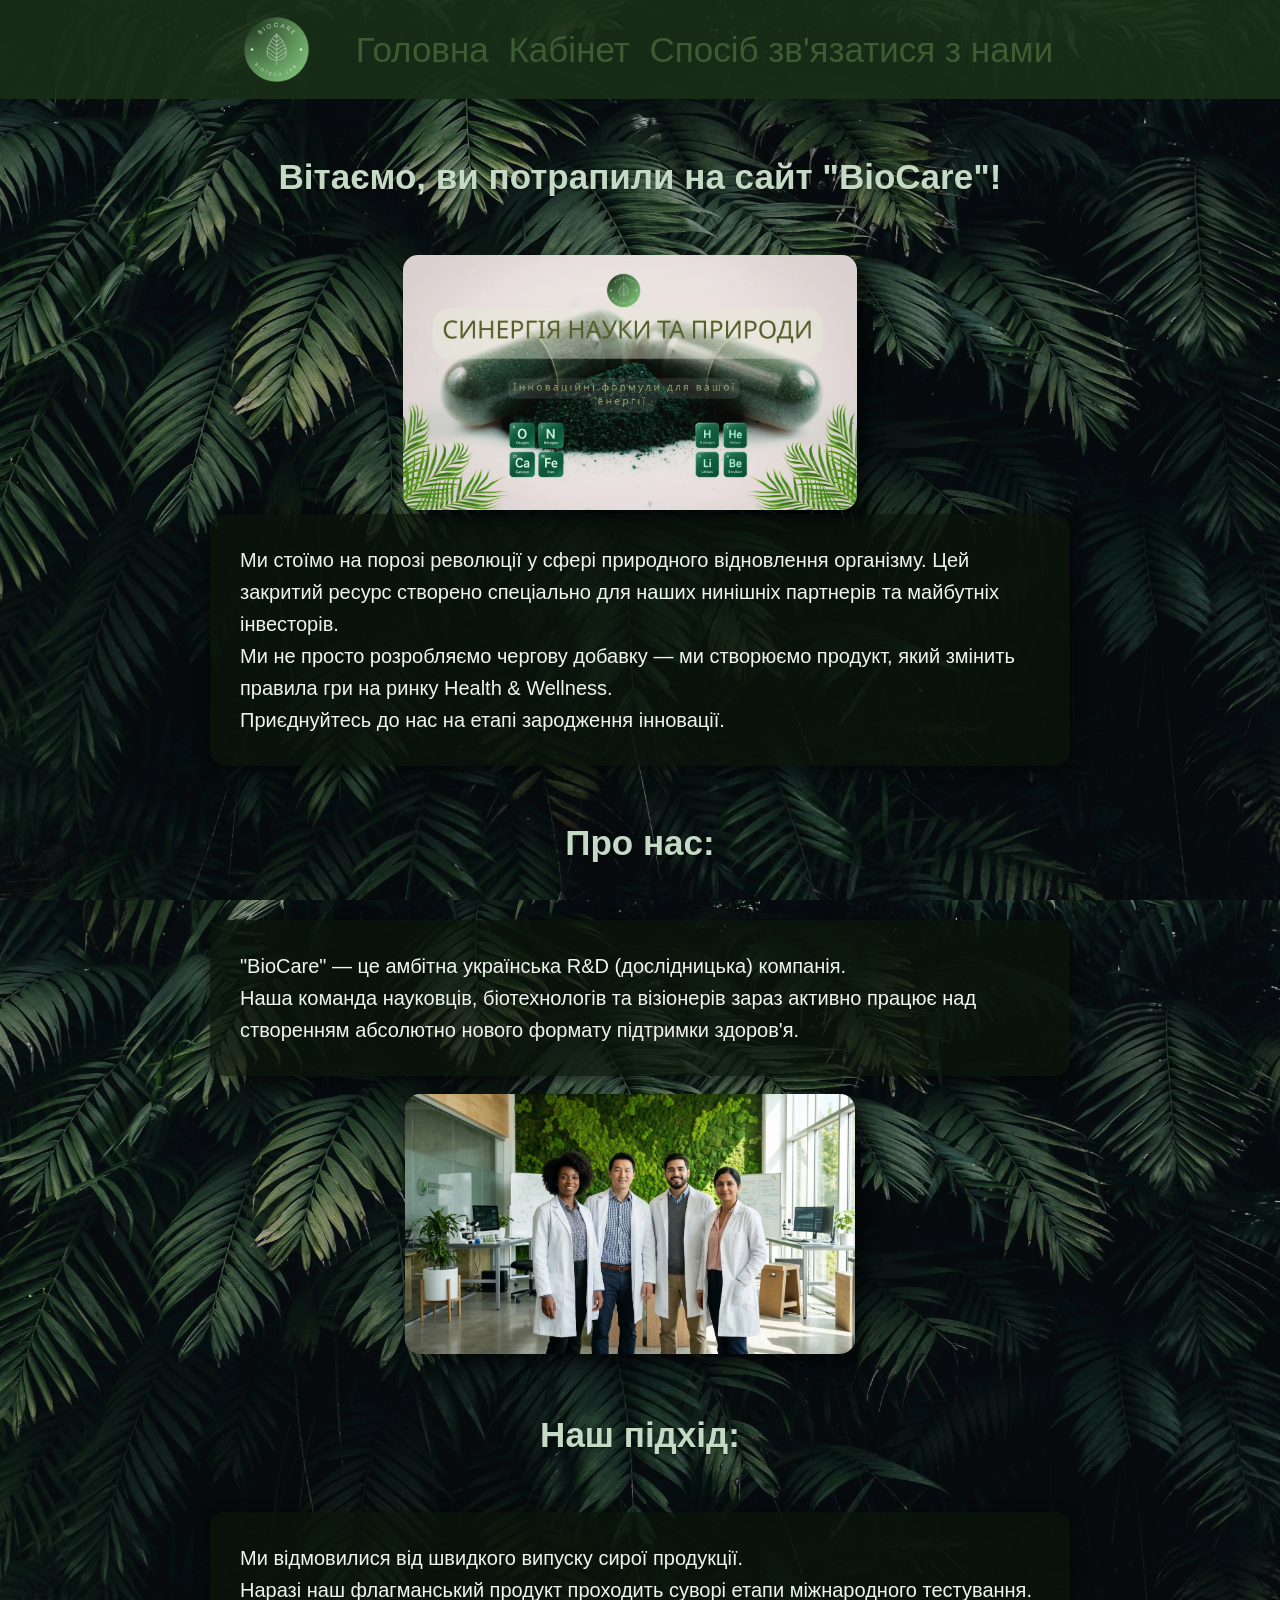
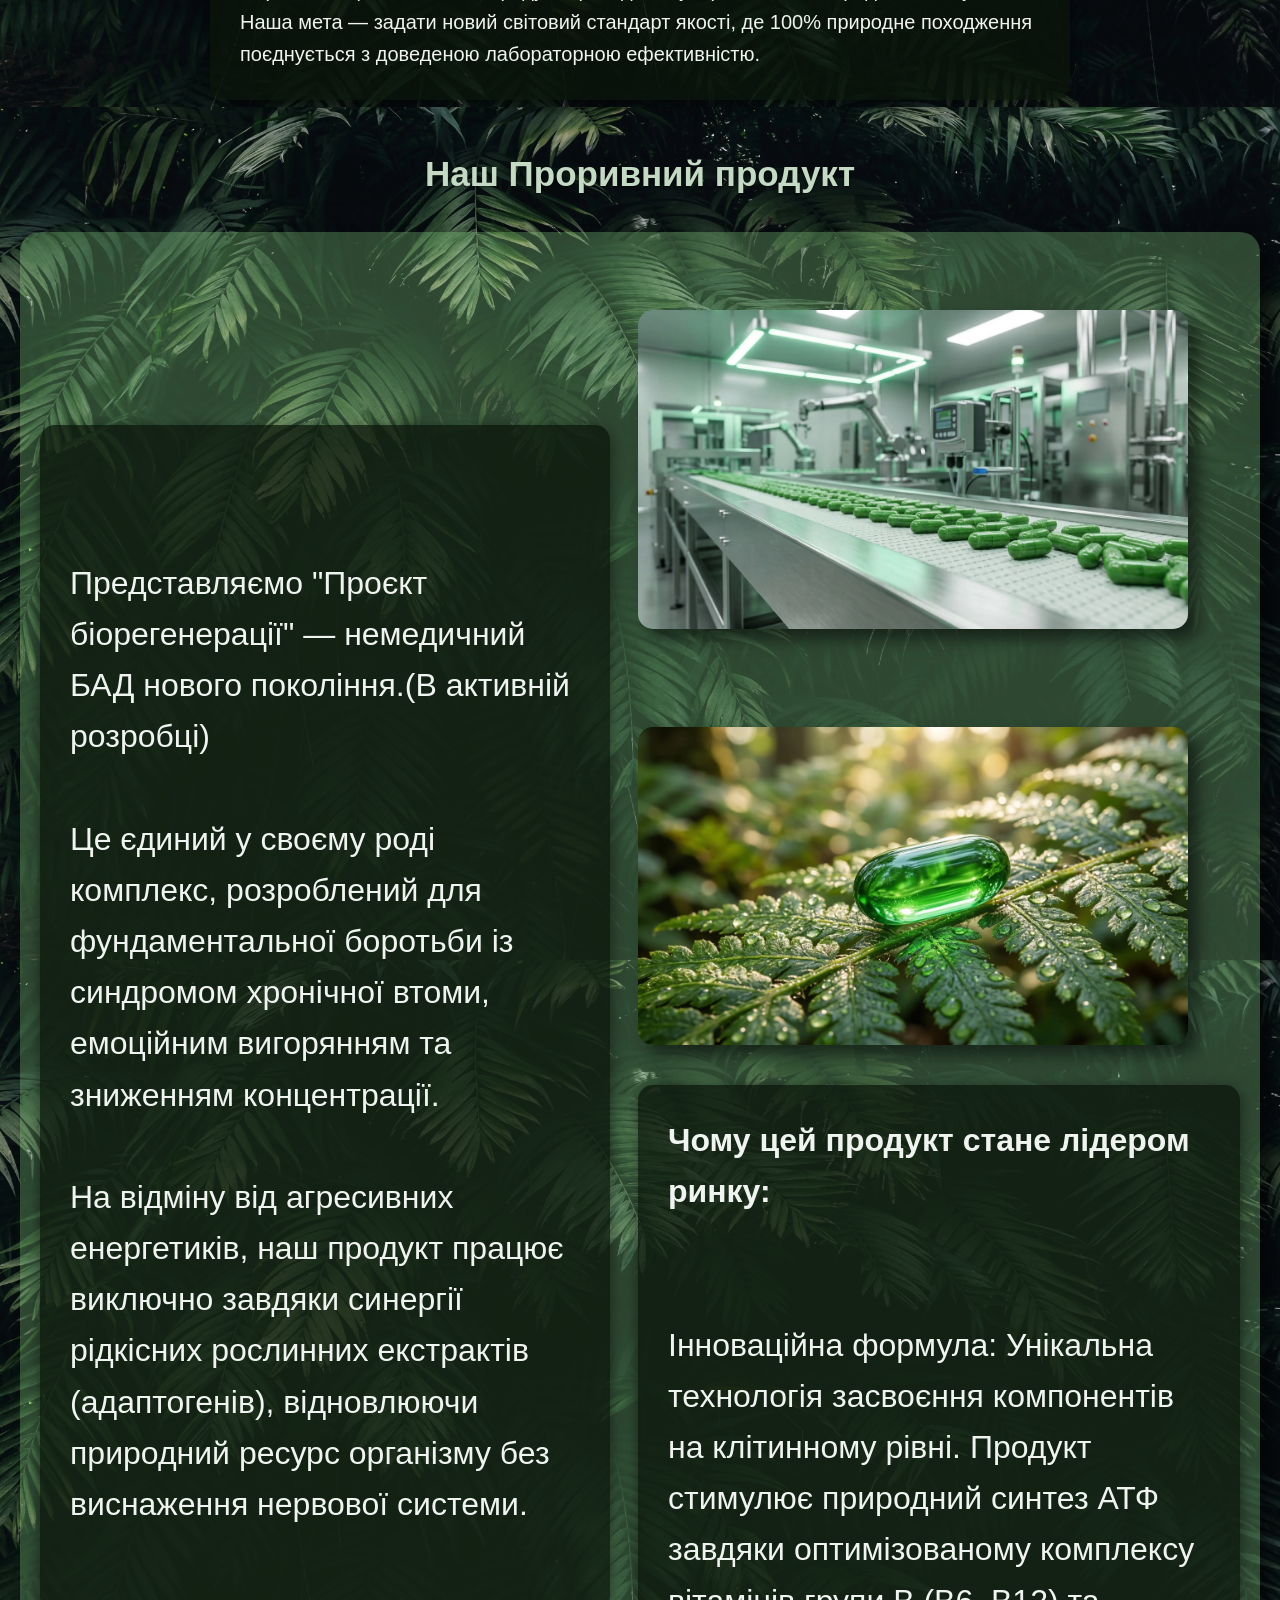
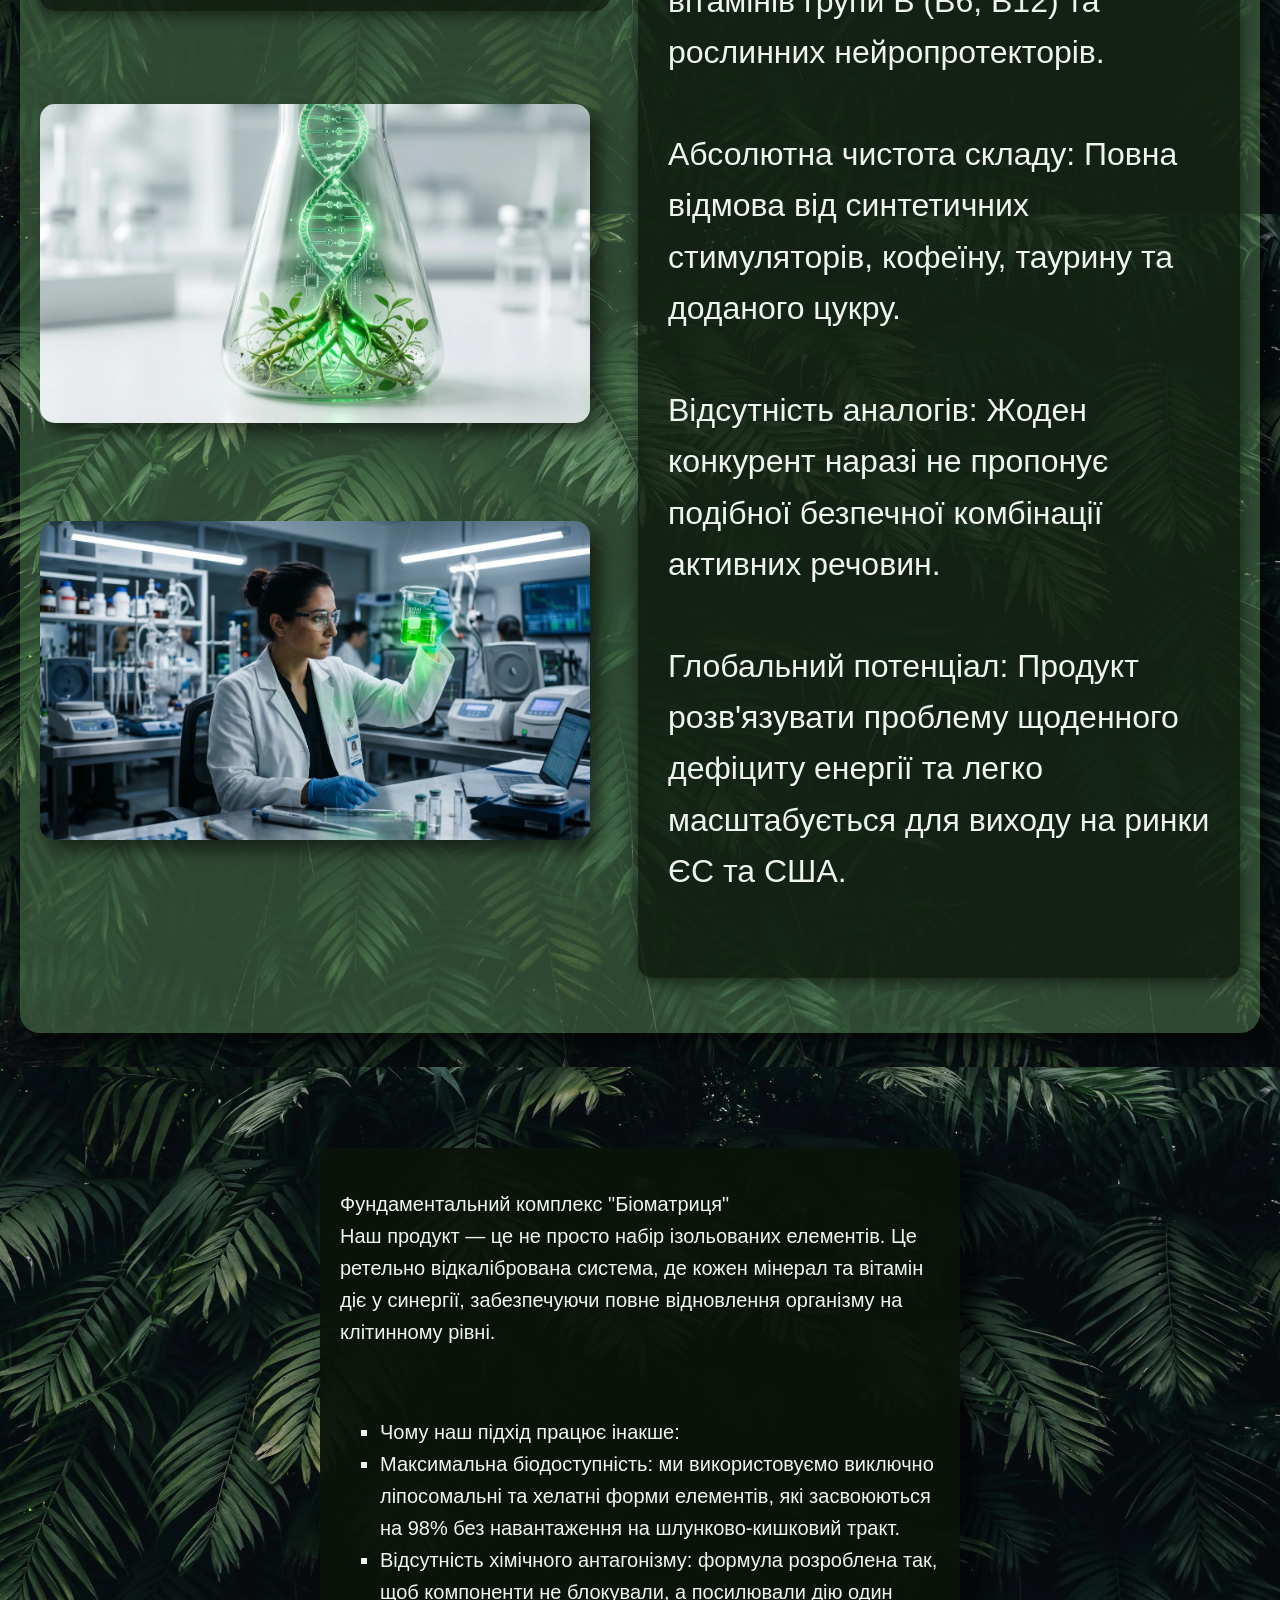
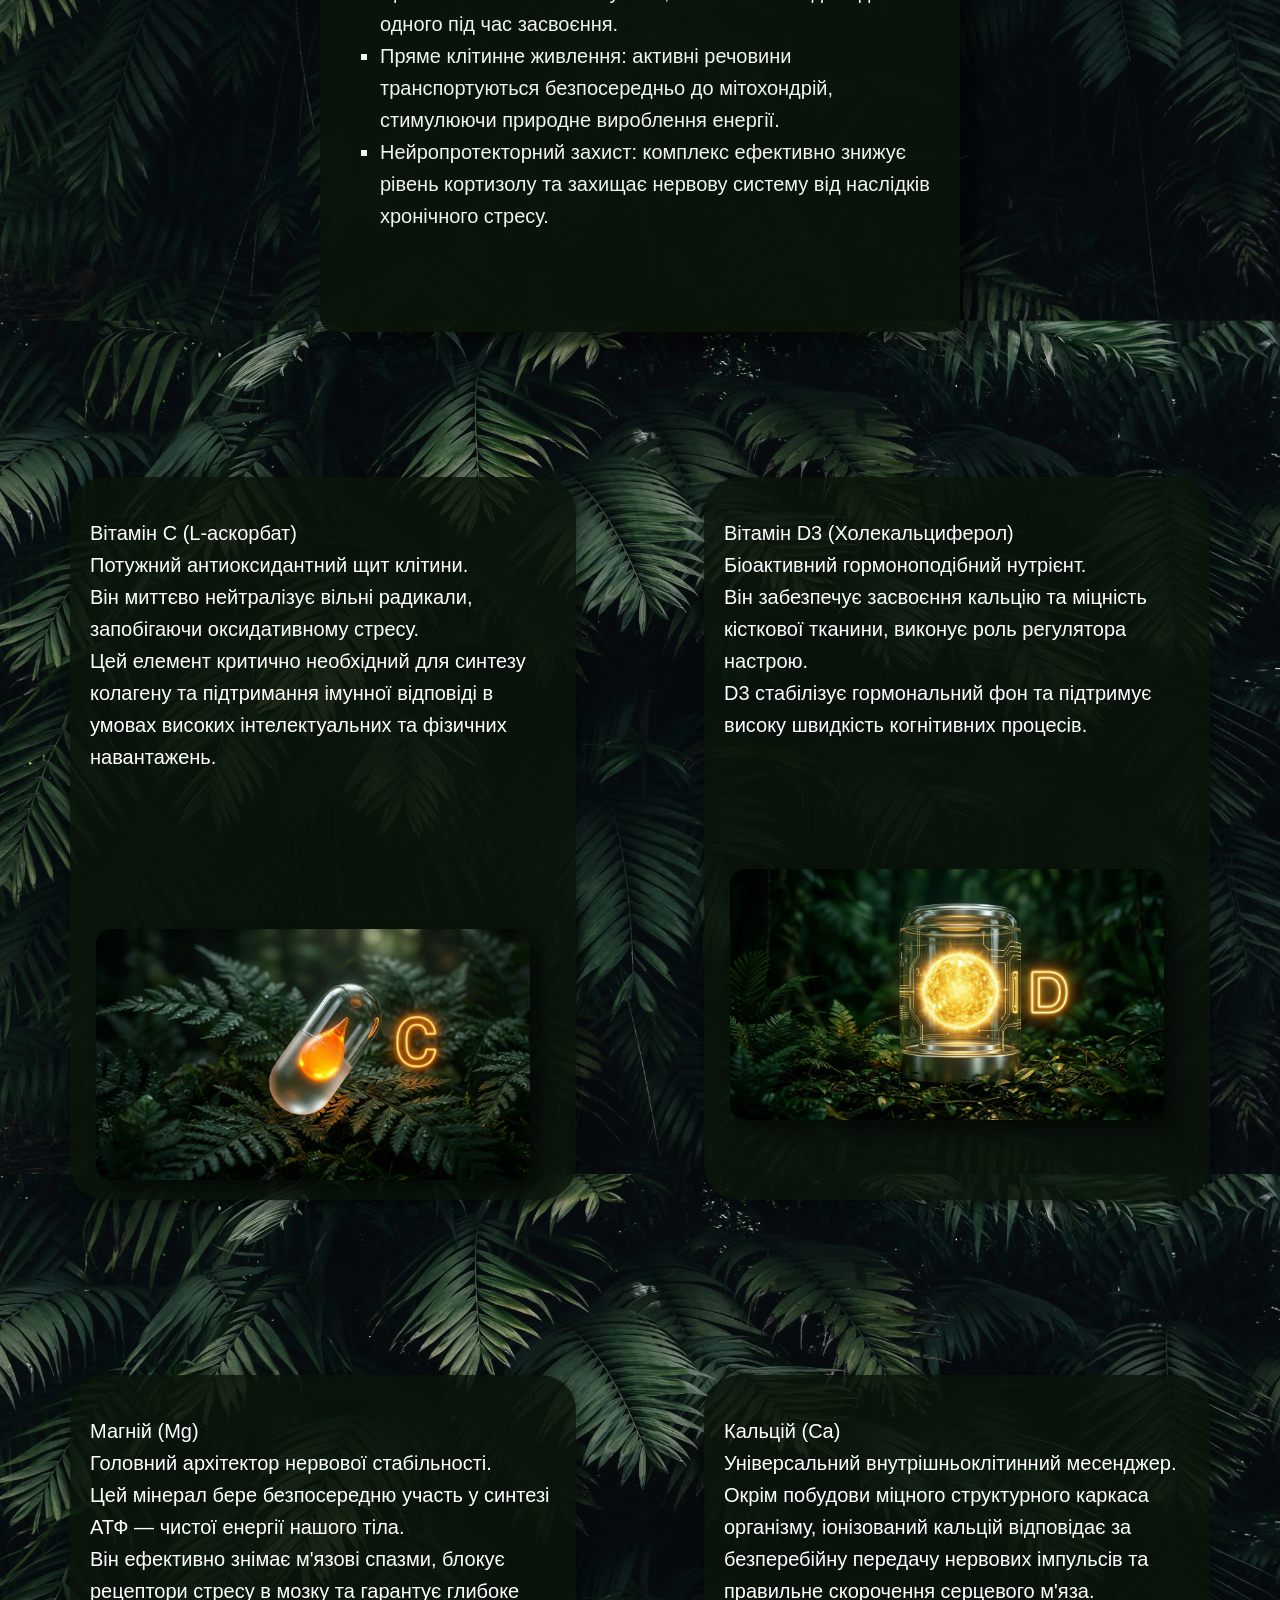
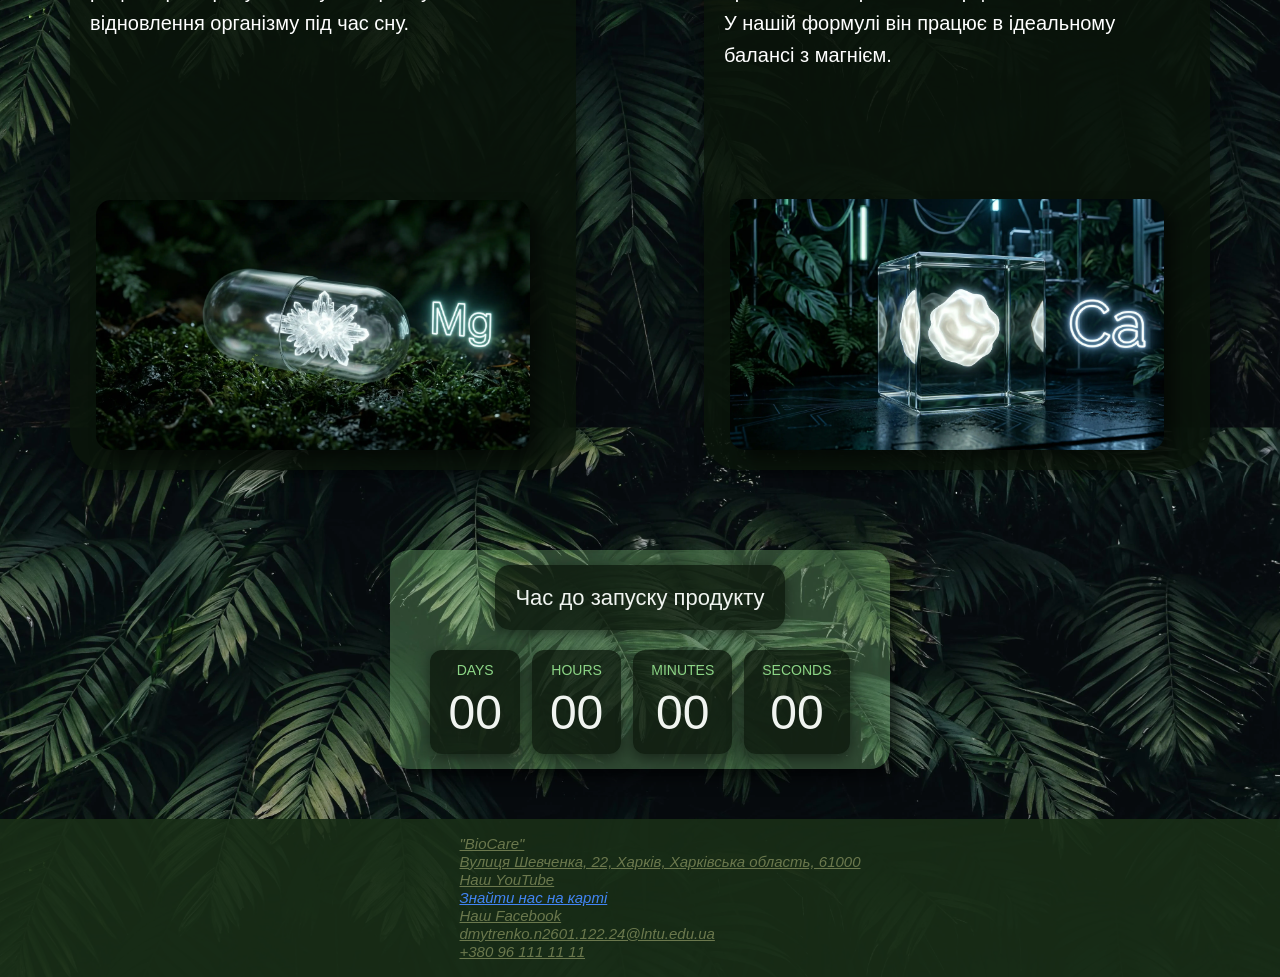
==== commit 6648f50c: "67 67" ====
--- a/index.html
+++ b/index.html
@@ -12,13 +12,14 @@
 </head>
 
 <body>
-
+<div id="preloader" class="preloader">
+    <img src="preview.ico" alt="BioCare Logo" class="pulse-logo">
+</div>
 <div class="logotip">
     <img src="preview.ico" width="99px" alt="Лого">
     <nav>
         <a class="Top" href="index.html"> Головна </a>
         <a class="Top" href="Cabinet.html"> Кабінет </a>
-        <a class="Top" href="Map.html"> Experiments </a>
         <a class="Top" href="Contacts.html"> Спосіб зв'язатися з нами </a>
     </nav>
 </div>
--- a/Style.css
+++ b/Style.css
@@ -106,12 +106,12 @@
 
 .Zagolovok-text{ /* це для всіх заголовків в тексті. Не працює поза текстом*/
     font-family: "JetBrains Mono", sans-serif;
-    color: #93b791;
+    color: #c5dac4;
     text-align: center;
     flex-direction: column;
     display: flex;
     justify-content: center;
-    text-shadow: 0 1px 2px rgba(0,0,0,0.99);
+    text-shadow: 0 1px 2px rgba(0,0,0,0.49);
     align-items: center;
     line-height: 1.6;
     margin: 0 auto;
@@ -128,10 +128,15 @@
     line-height: 1.6;
     margin: 0 auto;
     padding: 30px;
-    background-color: rgba(10, 20, 10, 0.75); /* Темна напівпрозора підложка під текст */
-    border-radius: 15px; /* Заокруглені кути для сучасності */
+    background-color: rgba(10, 20, 10, 0.75);
+    border-radius: 15px;
     box-shadow: 0 4px 15px rgba(0, 0, 0, 0.5);
     margin-bottom: 35px;
+}
+#knopka{
+    background-color: rgba(10, 20, 10, 0.85);
+    box-shadow: 0 4px 15px rgba(0, 0, 0, 0.7);
+
 }
 .Product-Container {        /* наш внутрішній блок з фактами. Тобто та зигзаг табличка відноситься сюди*/
     display: flex;                                                                   /* Вмикаємо режим гнучких блоків */
@@ -146,6 +151,37 @@
     box-shadow: 10px 10px 15px rgba(0, 0, 0, 0.5);
     border-radius: 20px; /* Заокруглені кути для сучасності */
 }
+.Product-Container.card {
+    flex-direction: column;
+    align-items: center;
+    justify-content: center;
+    max-width: 650px; /* Оптимальна ширина для великого графіка */
+    margin: 30px auto; /* Центрування на сторінці */
+    padding: 30px;
+    background-color: rgba(10, 20, 10, 0.9); /* Темніший, щільніший фон для графіків */
+    box-shadow: 0 8px 30px rgba(0, 0, 0, 0.6); /* Глибша тінь */
+}
+
+/* Стилізуємо заголовок картки */
+.Product-Container.card h3 {
+    font-family: var(--font);
+    font-size: 24px;
+    color: white;
+    margin-bottom: 10px;
+    font-weight: bold;
+}
+
+/* Основний текст */
+.Product-Container.card p {
+    font-size: 16px;
+    color: #f0f4f0;
+    margin-bottom: 20px;
+}
+
+/* Використовуємо наявний клас .hidden, але гарантуємо приховання, якщо він є */
+.Product-Container.card .details.hidden {
+    display: none !important;
+}
 #timer {
     max-width: 450px; /* Зменшуємо загальну ширину (було 1200px) */
     padding: 15px 25px;
@@ -424,194 +460,6 @@
     font-weight: 100;
 }
 
-
-/* ПРАВИЛО ДЛЯ МОБІЛЬНИХ планшетів */
-@media (max-width: 1200px) {
-    .sidebar { width: 30%; }
-    .main-content-account { width: 70%; }
-
-    .Product-Container, .border-Container {
-        display: flex !important;
-        flex-direction: column !important;
-        align-items: center !important;
-        width: 100% !important;
-        box-sizing: border-box;
-        padding: 15px;
-        margin: 20px auto;
-    }
-
-    .border, .border0 {
-        display: flex !important;
-        flex-direction: column !important;
-        width: 95% !important;
-        box-sizing: border-box;
-        margin: 15px auto;
-        padding: 20px;
-        text-align: center;
-    }
-
-    .Zvitchayniy-text, .Opisoviy-text, .Product-Text {
-        width: 100% !important;
-        box-sizing: border-box;
-        padding: 15px;
-    }
-
-    img {
-        max-width: 100% !important;
-        height: auto;
-        display: block;
-        margin: 15px auto;
-    }
-
-    /* Ставимо стіну з картинок у рівний стовпчик */
-    .Product-Image {
-        display: flex !important;
-        flex-direction: column !important;
-        align-items: center !important;
-        width: 100% !important;
-        position: static !important;
-    }
-    .Product-Image br {
-        display: none !important;
-    }
-    .Product-Image img {
-        width: 80% !important;
-        margin: 0 auto;
-    }
-}
-/* ПРАВИЛО ДЛЯ МОБІЛЬНИХ ТЕЛЕФОНІВ (Екрани вужчі за 768px) */
-@media (max-width: 768px) {
-
-    #logotip {
-        flex-direction: row;         /* Ставимо в один рядок (паралельно) */
-        justify-content: flex-start;  /* Притискаємо все до лівого краю */
-        align-items: center;          /* Вирівнюємо по вертикалі по центру */
-        padding: 10px 15px;
-        flex-wrap: nowrap;           /* Не дозволяємо логотипу і меню розриватися */
-    }
-
-    #logotip img {
-        width: 45px;                 /* Компактний розмір */
-        margin: 0;                   /* Прибираємо центрирування, щоб піти вліво */
-        flex-shrink: 0;              /* Забороняємо логотипу стискатися, якщо мало місця */
-    }
-
-    nav {
-        margin-left: 15px;           /* Відступ від лого до першої кнопки */
-        display: flex;
-        flex-direction: row;         /* Кнопки теж у рядок */
-        flex-wrap: wrap;             /* Якщо кнопок забагато — вони перейдуть нижче */
-        justify-content: flex-start;
-        margin-top: 0;               /* Прибираємо зайвий відступ зверху */
-    }
-
-    .Top {
-        font-size: 16px;             /* Ще трохи зменшуємо шрифт, щоб усе влізло */
-        padding: 5px;
-    }
-    /* 2. РЯТУЄМО ЛАБУ 7 (Кабінет) */
-    .all-page {
-        flex-direction: column;
-        padding: 10px;
-    }
-    .sidebar {
-        width: 100%;
-        margin-bottom: 20px;
-    }
-    .main-content-account {
-        width: 100%;
-        padding: 10px;
-    }
-
-    /* 3. КОНТЕЙНЕРИ */
-    .Product-Container, .border-Container {
-        flex-direction: column;
-        padding: 10px;
-        margin: 20px 10px;
-    }
-
-    /* 4. КАРТКИ */
-    .border, .border0 {
-        width: 100%;
-        box-sizing: border-box;
-        flex-direction: column;
-        margin: 10px 0;
-        padding: 20px;
-        text-align: center;
-    }
-
-    /* 5. ТЕКСТИ */
-    .Zvitchayniy-text, .Opisoviy-text {
-        width: 100%;
-        box-sizing: border-box;
-        padding: 15px;
-    }
-    .Zagolovok-text {
-        font-size: 24px;
-        padding: 15px;
-    }
-
-    /* 6. БАЗОВІ КАРТИНКИ */
-    img {
-        max-width: 80%;
-        height: auto;
-        margin: 15px auto;
-        display: block;
-    }
-    #timer {
-        width: 100% !important;
-        padding: 15px 10px; /* Зменшуємо відступи по боках контейнера */
-        gap: 15px;
-        box-sizing: border-box;
-    }
-
-    #timer .Opisoviy-text {
-        width: 100% !important;
-        font-size: 20px; /* Зменшуємо заголовок */
-        padding: 10px;
-        border-radius: 15px;
-    }
-
-    #timer .time {
-        width: 100%;
-        gap: 5px; /* Мінімальна відстань між картками, щоб вони влізли */
-        flex-wrap: nowrap; /* Тримаємо всі 4 картки в одному ряду */
-        padding: 0;
-    }
-
-    /* КРИТИЧНЕ ВИПРАВЛЕННЯ: Скасовуємо 100% ширину і ділимо простір на 4 рівні частини */
-    #timer .Zvitchayniy-text {
-        flex: 1; /* Кожна картка бере рівно 1/4 доступного місця */
-        width: auto !important; /* Перебиваємо правило з 5-го пункту */
-        min-width: unset;
-        padding: 10px 5px; /* Компактні внутрішні відступи */
-    }
-
-    #timer .time h2 {
-        font-size: 1.5rem; /* Значно зменшуємо цифри, щоб не розривали екран */
-        margin: 5px 0 0 0;
-    }
-
-    #timer .Zvitchayniy-text p {
-        font-size: 10px; /* Компактні підписи (Days, Hours) */
-    }
-    .Product-Image {
-        display: flex;
-        flex-direction: row;
-        flex-wrap: wrap; /* Дозволяємо перенесення, якщо не влазять */
-        justify-content: center;
-        gap: 10px;
-        width: 100%;
-    }
-    .Product-Image img {
-        width: 45%; /* Дві картинки акуратно стануть в один ряд */
-        margin: 0;
-    }
-    .Product-Image br {
-        display: none; /* Нейтралізуємо HTML-перенесення рядків */
-    }
-}
-
 /* Стилізація для фону (оверлея) */
 .modal {
     display: flex;
@@ -629,9 +477,7 @@
 .hidden {
     display: none !important;
 }
-/* ==========================================================================
-   ІНТЕРАКТИВНІ КАРТКИ ІНВЕСТОРА (ЛАБ 15)
-   ========================================================================== */
+
 
 /* Робимо картку гнучкою, щоб кнопка завжди була внизу */
 .grid-card.card {
@@ -867,6 +713,396 @@
     border-top: 1px solid rgba(255, 255, 255, 0.08);
     padding-top: 10px;
 }
+#main-chart-card {
+    display: flex;
+    flex-direction: column;
+    align-items: center; /* Центруємо текст і кнопку */
+    width: 100%; /* Займає всю доступну ширину контейнера */
+    max-width: 900px; /* Дозволяємо їй бути великою, але не на весь екран ПК */
+    margin: 40px auto 20px auto; /* 40px відступ від верхньої сітки, 'auto' центрує по горизонталі */
+    padding: 40px;
+    box-sizing: border-box; /* Захист від горизонтального переповнення */
+    background-color: rgba(10, 20, 10, 0.95);
+    border: 1px solid rgba(140, 213, 134, 0.4);
+    border-radius: 20px;
+    box-shadow: 0 10px 30px rgba(0, 0, 0, 0.8);
+    text-align: center; /* Текст по центру */
+}
+
+#main-chart-card h3 {
+    font-size: 28px;
+    color: #8cd586;
+    margin-top: 0;
+    margin-bottom: 15px;
+}
+
+#main-chart-card p {
+    font-size: 18px;
+    margin-bottom: 25px;
+}
+
+/* Налаштування самого зображення графіка, коли воно відкривається */
+#main-chart-card .details img {
+    max-width: 100%; /* Зображення ніколи не вилізе за межі картки */
+    height: auto;
+    border-radius: 10px;
+    box-shadow: 0 5px 15px rgba(0, 0, 0, 0.5);
+    margin-top: 20px; /* Відступ від тексту "Графік" до картинки */
+}
+
+/* Робимо кнопку на цій картці масивнішою */
+#main-chart-card .detailsBtn {
+    font-size: 18px;
+    padding: 12px 30px;
+    margin-top: 20px;
+}
+
+.form-collapse-wrapper {
+    width: 100%;
+    display: flex;
+    flex-direction: column;
+    align-items: center;
+    max-height: 800px; /* Початкова висота, достатня для форми */
+    opacity: 1;
+    overflow: hidden;
+    /* Плавний перехід для висоти та прозорості */
+    transition: max-height 0.6s cubic-bezier(0.4, 0, 0.2, 1), opacity 0.4s ease, margin 0.6s ease;
+}
+
+/* Клас, який додасть JS для згортання */
+.form-collapse-wrapper.collapsed {
+    max-height: 0;
+    opacity: 0;
+    margin: 0;
+    padding: 0;
+}
+
+/* Стартовий стан Квитка успіху */
+.success-ticket {
+    flex-direction: column;
+    max-width: 650px;
+    margin: 0 auto;
+    padding: 0 40px; /* Падінги по вертикалі 0, щоб не займав місце */
+    max-height: 0;
+    opacity: 0;
+    overflow: hidden;
+    border: 1px solid rgba(140, 213, 134, 0.4);
+    /* Затримка появи (0.3s), щоб форма встигла згорнутися перед появою тексту */
+    transition: max-height 0.8s cubic-bezier(0.4, 0, 0.2, 1) 0.3s, opacity 0.6s ease 0.4s, padding 0.6s ease 0.3s;
+}
+
+/* Клас, який додасть JS для розгортання */
+.success-ticket.expanded {
+    max-height: 600px;
+    opacity: 1;
+    padding: 40px;
+    margin-top: 40px;
+}
+.preloader {
+    position: fixed;
+    top: 0;
+    left: 0;
+    width: 100%;
+    height: 100%;
+    background-color: #0d1a0d; /* Найтемніший колір фону */
+    display: flex;
+    justify-content: center;
+    align-items: center;
+    z-index: 9999; /* Поверх абсолютно всього */
+    transition: opacity 0.8s ease, visibility 0.8s ease;
+}
+
+.preloader.hidden-preloader {
+    opacity: 0;
+    visibility: hidden;
+}
+
+.pulse-logo {
+    width: 120px;
+    animation: pulse 1.5s infinite ease-in-out;
+}
+
+@keyframes pulse {
+    0% { transform: scale(0.9); opacity: 0.5; }
+    50% { transform: scale(1.1); opacity: 1; }
+    100% { transform: scale(0.9); opacity: 0.5; }
+}
+
+/* =========================================
+   БЛОК ПРОФІЛЮ (Dashboard Header)
+   ========================================= */
+.user-profile {
+    background-color: rgba(25, 46, 23, 0.8);
+    border: 1px solid rgba(140, 213, 134, 0.4);
+    border-radius: 12px;
+    padding: 15px 25px;
+    margin-bottom: 30px;
+    display: flex;
+    justify-content: space-between;
+    align-items: center;
+    box-shadow: 0 4px 15px rgba(0,0,0,0.4);
+    animation: fadeIn 0.8s ease forwards;
+}
+
+.profile-greeting {
+    font-family: var(--font);
+    font-size: 18px;
+    color: #f0f4f0;
+}
+
+.profile-status {
+    font-family: "JetBrains Mono", sans-serif;
+    font-size: 16px;
+    color: #c5dac4;
+}
+
+.profile-status span {
+    font-weight: bold;
+    padding: 4px 12px;
+    background-color: rgba(0, 0, 0, 0.3);
+    border-radius: 20px;
+    margin-left: 10px;
+    border: 1px solid rgba(255,255,255,0.1);
+}
+
+@keyframes fadeIn {
+    from { opacity: 0; transform: translateY(-10px); }
+    to { opacity: 1; transform: translateY(0); }
+}
+/* ПРАВИЛО ДЛЯ МОБІЛЬНИХ планшетів */
+@media (max-width: 1200px) {
+    .sidebar { width: 30%; }
+    .main-content-account { width: 70%; }
+
+    .Product-Container, .border-Container {
+        display: flex !important;
+        flex-direction: column !important;
+        align-items: center !important;
+        width: 100% !important;
+        box-sizing: border-box;
+        padding: 15px;
+        margin: 20px auto;
+    }
+
+    .border, .border0 {
+        display: flex !important;
+        flex-direction: column !important;
+        width: 95% !important;
+        box-sizing: border-box;
+        margin: 15px auto;
+        padding: 20px;
+        text-align: center;
+    }
+
+    .Zvitchayniy-text, .Opisoviy-text, .Product-Text {
+        width: 100% !important;
+        box-sizing: border-box;
+        padding: 15px;
+    }
+
+    img {
+        max-width: 100% !important;
+        height: auto;
+        display: block;
+        margin: 15px auto;
+    }
+
+    /* Ставимо стіну з картинок у рівний стовпчик */
+    .Product-Image {
+        display: flex !important;
+        flex-direction: column !important;
+        align-items: center !important;
+        width: 100% !important;
+        position: static !important;
+    }
+    .Product-Image br {
+        display: none !important;
+    }
+    .Product-Image img {
+        width: 80% !important;
+        margin: 0 auto;
+    }
+}
+
+/* ПРАВИЛО ДЛЯ МОБІЛЬНИХ ТЕЛЕФОНІВ (Екрани вужчі за 768px) */
+@media (max-width: 768px) {
+
+    .logotip {
+        flex-direction: row;         /* Ставимо в один рядок (паралельно) */
+        justify-content: flex-start;  /* Притискаємо все до лівого краю */
+        align-items: center;          /* Вирівнюємо по вертикалі по центру */
+        padding: 10px 15px;
+        flex-wrap: nowrap;           /* Не дозволяємо логотипу і меню розриватися */
+    }
+
+    .logotip img {
+        width: 45px;                 /* Компактний розмір */
+        margin: 0;                   /* Прибираємо центрирування, щоб піти вліво */
+        flex-shrink: 0;              /* Забороняємо логотипу стискатися, якщо мало місця */
+    }
+
+    nav {
+        margin-left: 15px;           /* Відступ від лого до першої кнопки */
+        display: flex;
+        flex-direction: row;         /* Кнопки теж у рядок */
+        flex-wrap: wrap;             /* Якщо кнопок забагато — вони перейдуть нижче */
+        justify-content: flex-start;
+        margin-top: 0;               /* Прибираємо зайвий відступ зверху */
+    }
+
+    .Top {
+        font-size: 16px;             /* Ще трохи зменшуємо шрифт, щоб усе влізло */
+        padding: 5px;
+    }
+    /* 2. РЯТУЄМО ЛАБУ 7 (Кабінет) */
+    .all-page {
+        flex-direction: column;
+        padding: 10px;
+    }
+    .sidebar {
+        width: 100%;
+        margin-bottom: 20px;
+    }
+    .main-content-account {
+        width: 100%;
+        padding: 10px;
+    }
+
+    /* 3. КОНТЕЙНЕРИ */
+    .Product-Container, .border-Container {
+        flex-direction: column;
+        padding: 10px;
+        margin: 20px 10px;
+    }
+
+    /* 4. КАРТКИ */
+    .border, .border0 {
+        width: 100%;
+        box-sizing: border-box;
+        flex-direction: column;
+        margin: 10px 0;
+        padding: 20px;
+        text-align: center;
+    }
+
+    /* 5. ТЕКСТИ */
+    .Zvitchayniy-text, .Opisoviy-text {
+        width: 100%;
+        box-sizing: border-box;
+        padding: 15px;
+    }
+    .Zagolovok-text {
+        font-size: 24px;
+        padding: 15px;
+    }
+
+    /* 6. БАЗОВІ КАРТИНКИ */
+    img {
+        max-width: 80%;
+        height: auto;
+        margin: 15px auto;
+        display: block;
+    }
+    #timer {
+        width: 100% !important;
+        padding: 15px 10px; /* Зменшуємо відступи по боках контейнера */
+        gap: 15px;
+        box-sizing: border-box;
+    }
+
+    #timer .Opisoviy-text {
+        width: 100% !important;
+        font-size: 20px; /* Зменшуємо заголовок */
+        padding: 10px;
+        border-radius: 15px;
+    }
+
+    #timer .time {
+        width: 100%;
+        gap: 5px; /* Мінімальна відстань між картками, щоб вони влізли */
+        flex-wrap: nowrap; /* Тримаємо всі 4 картки в одному ряду */
+        padding: 0;
+    }
+
+    /* КРИТИЧНЕ ВИПРАВЛЕННЯ: Скасовуємо 100% ширину і ділимо простір на 4 рівні частини */
+    #timer .Zvitchayniy-text {
+        flex: 1; /* Кожна картка бере рівно 1/4 доступного місця */
+        width: auto !important; /* Перебиваємо правило з 5-го пункту */
+        min-width: unset;
+        padding: 10px 5px; /* Компактні внутрішні відступи */
+    }
+
+    #timer .time h2 {
+        font-size: 1.5rem; /* Значно зменшуємо цифри, щоб не розривали екран */
+        margin: 5px 0 0 0;
+    }
+
+    #timer .Zvitchayniy-text p {
+        font-size: 10px; /* Компактні підписи (Days, Hours) */
+    }
+    .Product-Image {
+        display: flex;
+        flex-direction: row;
+        flex-wrap: wrap; /* Дозволяємо перенесення, якщо не влазять */
+        justify-content: center;
+        gap: 10px;
+        width: 100%;
+    }
+    .Product-Image img {
+        width: 45%; /* Дві картинки акуратно стануть в один ряд */
+        margin: 0;
+    }
+    .Product-Image br {
+        display: none; /* Нейтралізуємо HTML-перенесення рядків */
+    }
+    html, body {
+        overflow-x: hidden; /* Обрізає все, що вилазить за межі по горизонталі */
+        max-width: 100vw;
+    }
+
+    /* 2. Виправлення відступів для ВСІХ карток та контейнерів */
+    .Product-Container, .border-Container, .border, .border0, #timer {
+        width: 92% !important; /* Робимо ширину трохи меншою за екран, щоб залишити місце для повітря */
+        margin: 20px auto !important; /* 'auto' з боків автоматично ідеально відцентрує блок */
+        box-sizing: border-box; /* Гарантує, що внутрішні padding не розширять блок */
+    }
+
+    /* 3. Коригування футера (якщо текст знизу теж розтягував екран) */
+    footer center address ul, .logotip address ul {
+        padding: 0 15px;
+        box-sizing: border-box;
+        word-wrap: break-word; /* Змушує довгі посилання або email переноситися, а не ламати екран */
+    }
+    /* КОНТЕЙНЕРИ І КАРТКИ */
+    .Product-Container, .Product-Container.card {
+        width: 95% !important; /* На весь екран на мобільних */
+        margin: 15px auto !important;
+    }
+
+    /* Щоб зображення графіка не розривало мобільний екран */
+    .Product-Container.card .details img {
+        max-width: 100%;
+        height: auto;
+    }
+    /* КОНТЕЙНЕРИ І КАРТКИ */
+    .Product-Container, .Product-Container.card {
+        width: 95% !important; /* На весь екран на мобільних */
+        margin: 15px auto !important;
+    }
+
+    /* Щоб зображення графіка не розривало мобільний екран */
+    .Product-Container.card .details img {
+        max-width: 100%;
+        height: auto;
+    }
+    .user-profile {
+        flex-direction: column;
+        text-align: center;
+        gap: 15px;
+    }
+}
+
+
 
 /* ші стиль
 
